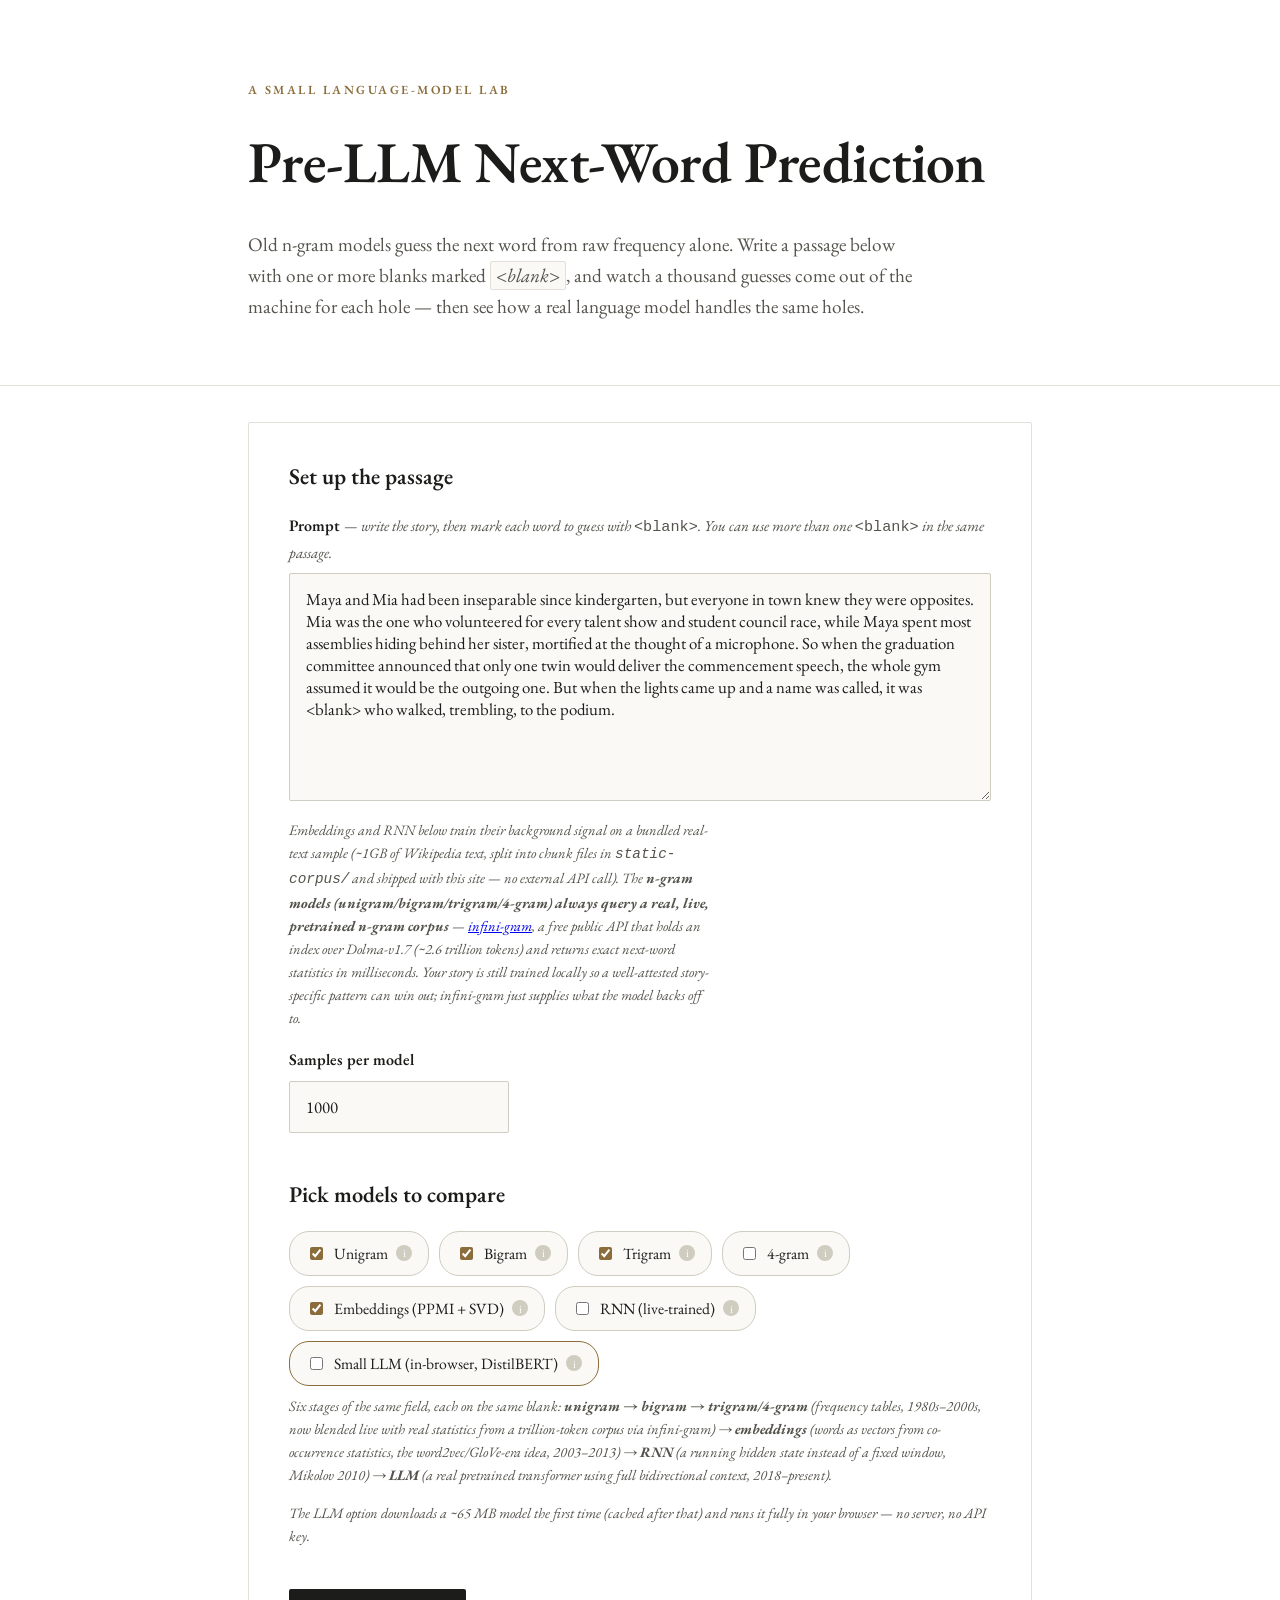
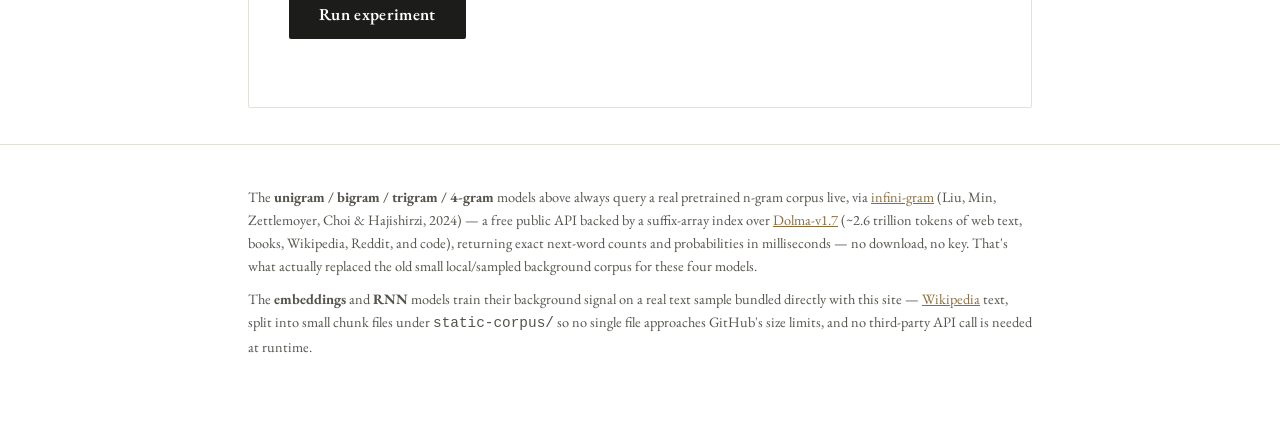
==== index.html @ f4f4b4e2 "new locals" ====
<!DOCTYPE html>
<html lang="en">
<head>
<meta charset="UTF-8">
<meta name="viewport" content="width=device-width, initial-scale=1.0">
<title>Pre-LLM Next-Word Prediction</title>
<link rel="preconnect" href="https://fonts.googleapis.com">
<link rel="preconnect" href="https://fonts.gstatic.com" crossorigin>
<link href="https://fonts.googleapis.com/css2?family=EB+Garamond:ital,wght@0,400;0,500;0,600;1,400&display=swap" rel="stylesheet">
<link rel="stylesheet" href="style.css">
</head>
<body>

<header class="site-head">
  <div class="wrap">
    <p class="eyebrow">a small language-model lab</p>
    <h1>Pre-LLM Next-Word Prediction</h1>
    <p class="dek">Old n-gram models guess the next word from raw frequency alone. Write a passage below
    with one or more blanks marked <code>&lt;blank&gt;</code>, and watch a thousand guesses come out of the
    machine for each hole — then see how a real language model handles the same holes.</p>
  </div>
</header>

<main class="wrap">

  <section class="panel" id="input-panel">
    <h2>Set up the passage</h2>
    <label class="field-label" for="prompt">Prompt <span class="hint">— write the story, then mark each word to guess with <code>&lt;blank&gt;</code>. You can use more than one <code>&lt;blank&gt;</code> in the same passage.</span></label>
    <textarea id="prompt" rows="9">Maya and Mia had been inseparable since kindergarten, but everyone in town knew they were opposites. Mia was the one who volunteered for every talent show and student council race, while Maya spent most assemblies hiding behind her sister, mortified at the thought of a microphone. So when the graduation committee announced that only one twin would deliver the commencement speech, the whole gym assumed it would be the outgoing one. But when the lights came up and a name was called, it was <blank> who walked, trembling, to the podium.</textarea>

    <div class="field-group wide">
    <p class="hint tiny">Embeddings and RNN below train their background signal on a bundled real-text
    sample (~1GB of Wikipedia text, split into chunk files in <code>static-corpus/</code> and shipped with
    this site — no external API call). The <b>n-gram models (unigram/bigram/trigram/4-gram) always query
    a real, live, pretrained n-gram corpus</b> — <a href="https://infini-gram.io/" target="_blank" rel="noopener">infini-gram</a>,
    a free public API that holds an index over Dolma-v1.7 (~2.6 trillion tokens) and returns exact
    next-word statistics in milliseconds. Your story is still trained locally so a well-attested
    story-specific pattern can win out; infini-gram just supplies what the model backs off to.</p>
    </div>

    <div class="field-group">
      <label class="field-label" for="runs">Samples per model</label>
      <input type="number" id="runs" value="1000" min="10" max="5000" step="10">
    </div>

    <h2>Pick models to compare</h2>
    <div class="model-picker" id="model-picker">
      <label class="chip">
        <input type="checkbox" value="unigram" checked><span>Unigram</span>
        <span class="info-dot" tabindex="0" data-tip="Guesses from raw word frequency — no context. Blends your story's own word counts with the live whole-corpus frequency from infini-gram (Dolma, 2.6T tokens).">i</span>
      </label>
      <label class="chip">
        <input type="checkbox" value="bigram" checked><span>Bigram</span>
        <span class="info-dot" tabindex="0" data-tip="Looks at the single word right before the blank. Blends whatever your story itself has shown following that word with a live infini-gram query for the same 1-word context over Dolma (2.6T tokens).">i</span>
      </label>
      <label class="chip">
        <input type="checkbox" value="trigram" checked><span>Trigram</span>
        <span class="info-dot" tabindex="0" data-tip="Looks at the two words before the blank. Blends your story's own evidence with a live infini-gram query for that exact 2-word context over Dolma (2.6T tokens) — sharper than bigram when that pair is real, common English.">i</span>
      </label>
      <label class="chip">
        <input type="checkbox" value="fourgram"><span>4-gram</span>
        <span class="info-dot" tabindex="0" data-tip="Looks at the three words before the blank. Blends your story's own evidence with a live infini-gram query for that exact 3-word context over Dolma (2.6T tokens); backs off toward shorter contexts if that exact run of words has never occurred.">i</span>
      </label>
      <label class="chip">
        <input type="checkbox" value="embeddings" checked><span>Embeddings (PPMI + SVD)</span>
        <span class="info-dot" tabindex="0" data-tip="Turns each word into a vector based on which words tend to sit near it, then averages the vectors on both sides of the blank and finds the closest word to that average.">i</span>
      </label>
      <label class="chip">
        <input type="checkbox" value="rnn"><span>RNN (live-trained)</span>
        <span class="info-dot" tabindex="0" data-tip="A tiny recurrent network trained on the fly. It reads left-to-right, updating one running 'memory' vector word by word, instead of just counting fixed windows like the n-grams.">i</span>
      </label>
      <label class="chip llm-chip">
        <input type="checkbox" value="llm" id="llm-toggle"><span>Small LLM (in-browser, DistilBERT)</span>
        <span class="info-dot" tabindex="0" data-tip="A real pretrained transformer. It reads the whole passage — both before and after the blank — at once using attention, instead of hand-built statistics.">i</span>
      </label>
    </div>
    <p class="hint tiny">Six stages of the same field, each on the same blank: <b>unigram → bigram → trigram/4-gram</b> (frequency tables,
    1980s–2000s, now blended live with real statistics from a trillion-token corpus via infini-gram) → <b>embeddings</b> (words as
    vectors from co-occurrence statistics, the word2vec/GloVe-era idea, 2003–2013) →
    <b>RNN</b> (a running hidden state instead of a fixed window, Mikolov 2010) → <b>LLM</b> (a real pretrained transformer using
    full bidirectional context, 2018–present).</p>
    <p class="hint tiny" id="llm-note">The LLM option downloads a ~65&nbsp;MB model the first time (cached after that) and runs it fully in your browser — no server, no API key.</p>

    <button id="run-btn" class="run-btn">Run experiment</button>
    <p class="status" id="status" aria-live="polite"></p>
  </section>

  <section id="results"></section>

</main>

<footer class="site-foot">
  <div class="wrap">
    <p>The <b>unigram / bigram / trigram / 4-gram</b> models above always query a real pretrained n-gram
    corpus live, via <a href="https://infini-gram.io/" target="_blank" rel="noopener">infini-gram</a>
    (Liu, Min, Zettlemoyer, Choi &amp; Hajishirzi, 2024) — a free public API backed by a suffix-array index
    over <a href="https://huggingface.co/datasets/allenai/dolma" target="_blank" rel="noopener">Dolma-v1.7</a>
    (~2.6 trillion tokens of web text, books, Wikipedia, Reddit, and code), returning exact next-word
    counts and probabilities in milliseconds — no download, no key. That's what actually replaced the old
    small local/sampled background corpus for these four models.</p>
    <p>The <b>embeddings</b> and <b>RNN</b> models train their background signal on a real text sample
    bundled directly with this site — <a href="https://dumps.wikimedia.org/" target="_blank" rel="noopener">Wikipedia</a>
    text, split into small chunk files under <code>static-corpus/</code> so no single file approaches
    GitHub's size limits, and no third-party API call is needed at runtime.</p>
  </div>
</footer>

<script src="corpus.js"></script>
<script src="static-corpus.js"></script>
<script src="ngram.js"></script>
<script src="embeddings.js"></script>
<script src="rnn.js"></script>
<script src="infinigram.js"></script>
<script type="module" src="app.js"></script>
</body>
</html>
---- style.css ----
:root{
  --ink:      #1c1c1a;
  --ink-soft: #55534c;
  --paper:    #ffffff;
  --line:     #e2e0d8;
  --line-2:   #cfccc0;
  --accent:   #8a6d3b;
  --wash:     #faf9f6;
  --serif: 'EB Garamond', Garamond, 'Apple Garamond', 'Adobe Garamond Pro', Georgia, serif;
}

*{box-sizing:border-box;}
html{scroll-behavior:smooth;}
body{
  margin:0;
  background:var(--paper);
  color:var(--ink);
  font-family:var(--serif);
  line-height:1.6;
  font-size:1.08rem;
}

.wrap{max-width:840px;margin:0 auto;padding:0 28px;}

.site-head{padding:80px 0 44px;border-bottom:1px solid var(--line);}
.eyebrow{
  font-family:var(--serif);text-transform:uppercase;letter-spacing:.2em;
  font-size:.78rem;color:var(--accent);margin:0 0 16px;font-weight:600;
}
h1{
  font-family:var(--serif);font-weight:600;font-size:clamp(2.4rem,6vw,3.6rem);
  margin:0 0 22px;letter-spacing:-.01em;color:var(--ink);
}
.dek{
  font-family:var(--serif);font-size:1.2rem;font-weight:400;color:var(--ink-soft);
  max-width:680px;
}
.dek code{
  font-family:var(--serif);font-style:italic;background:var(--wash);
  padding:1px 5px;border-radius:2px;border:1px solid var(--line);
}

h2{
  font-family:var(--serif);font-weight:600;font-size:1.4rem;margin:44px 0 18px;
  color:var(--ink);
}
h2:first-child{margin-top:0;}

.panel{
  background:var(--paper);border:1px solid var(--line);border-radius:2px;
  padding:36px 40px;margin:36px 0;
}

.field-label{
  display:block;font-family:var(--serif);font-size:1rem;
  color:var(--ink);margin:18px 0 8px;font-weight:600;
}
.field-label .hint{font-weight:400;color:var(--ink-soft);font-style:italic;}
.field-label .hint code{font-style:normal;}
.hint{color:var(--ink-soft);font-size:.95rem;}
.hint.tiny{font-size:.9rem;margin-top:8px;font-style:italic;}

textarea, input[type=number], select{
  width:100%;background:var(--wash);color:var(--ink);border:1px solid var(--line-2);
  border-radius:2px;padding:14px 16px;font-family:var(--serif);font-size:1.05rem;
  resize:vertical;
}
textarea:focus, input:focus, select:focus{outline:1.5px solid var(--accent);outline-offset:1px;}

.field-group{margin-top:6px;max-width:220px;}
.field-group.wide{max-width:420px;}
.field-group input[type=number], .field-group select{width:100%;}

.model-picker{display:flex;flex-wrap:wrap;gap:10px;margin-top:6px;}
.chip{
  display:flex;align-items:center;gap:8px;background:var(--wash);
  border:1px solid var(--line-2);border-radius:20px;padding:9px 16px;cursor:pointer;
  font-size:.98rem;transition:border-color .15s ease;
}
.chip:hover{border-color:var(--accent);}
.chip input{accent-color:var(--accent);}
.chip.llm-chip{border-color:var(--accent);}

.info-dot{
  display:inline-flex;align-items:center;justify-content:center;
  width:16px;height:16px;border-radius:50%;flex:none;
  background:var(--line-2);color:var(--paper);
  font-family:var(--serif);font-size:.72rem;font-style:normal;line-height:1;
  cursor:help;position:relative;transition:background .15s ease;
}
.info-dot:hover,.info-dot:focus{background:var(--accent);outline:none;}
.info-dot::after{
  content:attr(data-tip);
  position:absolute;bottom:calc(100% + 9px);left:50%;transform:translateX(-50%);
  width:230px;background:var(--ink);color:var(--paper);
  font-family:var(--serif);font-size:.82rem;font-style:normal;line-height:1.45;
  padding:11px 13px;border-radius:3px;text-align:left;
  opacity:0;visibility:hidden;transition:opacity .15s ease;
  box-shadow:0 4px 18px rgba(28,28,26,.2);z-index:30;pointer-events:none;
}
.info-dot::before{
  content:'';position:absolute;bottom:100%;left:50%;transform:translateX(-50%);
  margin-bottom:-3px;border:6px solid transparent;border-top-color:var(--ink);
  opacity:0;visibility:hidden;transition:opacity .15s ease;z-index:30;pointer-events:none;
}
.info-dot:hover::after,.info-dot:focus::after,
.info-dot:hover::before,.info-dot:focus::before{opacity:1;visibility:visible;}

@media (max-width:640px){
  .info-dot::after{width:180px;left:auto;right:-10px;transform:none;}
  .info-dot::before{left:auto;right:4px;transform:none;}
}

.run-btn{
  margin-top:28px;background:var(--ink);color:var(--paper);border:none;
  font-family:var(--serif);font-weight:600;letter-spacing:.02em;
  padding:14px 30px;border-radius:2px;cursor:pointer;font-size:1.05rem;
  transition:background .15s ease;
}
.run-btn:hover{background:var(--accent);}
.run-btn:disabled{opacity:.45;cursor:progress;}

.status{font-size:.92rem;color:var(--ink-soft);min-height:1.2em;margin:14px 0 0;font-style:italic;}

/* full-page spinner overlay */
.page-spinner-overlay{
  position:fixed;inset:0;z-index:1000;
  display:none;align-items:center;justify-content:center;
  background:rgba(250,249,246,0.92);
  backdrop-filter:blur(1px);
}
.page-spinner-overlay.visible{display:flex;}
.page-spinner-box{
  display:flex;align-items:center;gap:14px;color:var(--ink-soft);
  font-family:var(--serif);font-style:italic;font-size:1.1rem;
  background:var(--paper);border:1px solid var(--line);border-radius:2px;
  padding:22px 30px;box-shadow:0 4px 24px rgba(28,28,26,0.08);
}
.spinner{
  width:22px;height:22px;border-radius:50%;
  border:2px solid var(--line-2);border-top-color:var(--ink);
  animation:spin .8s linear infinite;flex:none;
}
@keyframes spin{to{transform:rotate(360deg);}}

/* results table */
#results{margin:36px 0;}
.results-heading{
  font-family:var(--serif);font-weight:600;font-size:1.4rem;margin:0 0 6px;color:var(--ink);
}
.sentence-preview{
  font-family:var(--serif);font-style:italic;color:var(--ink-soft);font-size:1.08rem;
  margin:0 0 22px;padding:14px 18px;background:var(--wash);border-left:2px solid var(--accent);
}
.sentence-preview b{color:var(--accent);font-style:normal;}
.sentence-preview b.blank-marker{
  display:inline-block;color:var(--paper);background:var(--accent);
  border-radius:50%;width:1.5em;height:1.5em;line-height:1.5em;
  text-align:center;font-size:.85em;font-style:normal;
}

.blank-section{margin:0 0 34px;}
.blank-section:last-child{margin-bottom:0;}
.blank-heading{
  font-family:var(--serif);font-weight:600;font-size:1.08rem;margin:0 0 4px;color:var(--ink);
}
.blank-caption{
  font-family:var(--serif);font-style:italic;color:var(--ink-soft);font-size:.95rem;
  margin:0 0 12px;
}
.blank-caption b{color:var(--accent);font-style:normal;}

.table-scroll{
  overflow-x:auto;overflow-y:visible;border:1px solid var(--line);border-radius:2px;
  -webkit-overflow-scrolling:touch;
}
table.results-table{
  border-collapse:collapse;width:100%;min-width:820px;table-layout:auto;font-family:var(--serif);
}
table.results-table th, table.results-table td{
  padding:12px 18px;text-align:left;border-bottom:1px solid var(--line);
  white-space:normal;overflow-wrap:break-word;vertical-align:top;
}
table.results-table thead th{
  background:var(--wash);color:var(--ink-soft);font-weight:600;font-size:.85rem;
  text-transform:uppercase;letter-spacing:.06em;border-bottom:1px solid var(--line-2);
  white-space:nowrap;
}
table.results-table tbody tr:last-child td{border-bottom:none;}
table.results-table td.model-cell{
  font-weight:600;color:var(--ink);min-width:200px;white-space:nowrap;
}
table.results-table td.model-cell .model-tag{
  display:block;font-size:.78rem;font-weight:400;font-style:italic;color:var(--ink-soft);
  text-transform:none;letter-spacing:0;margin-top:4px;white-space:normal;line-height:1.4;
}
.pred-cell{font-size:.98rem;color:var(--ink);min-width:96px;line-height:1.5;}
.pred-cell .pct{display:block;color:var(--ink-soft);font-style:italic;font-size:.85rem;margin-top:1px;}

.error-note{color:#8a4b3b;font-style:italic;font-size:.95rem;padding:18px 0;}

.site-foot{padding:40px 0 80px;color:var(--ink-soft);font-size:.9rem;border-top:1px solid var(--line);margin-top:24px;}
.site-foot p{margin:0 0 10px;}
.site-foot .corpus-links{margin:0;padding-left:20px;}
.site-foot .corpus-links li{margin:0 0 8px;line-height:1.5;}
.site-foot a{color:var(--accent);}

@media (max-width:640px){
  .row.two{grid-template-columns:1fr;}
  .panel{padding:26px;}
}
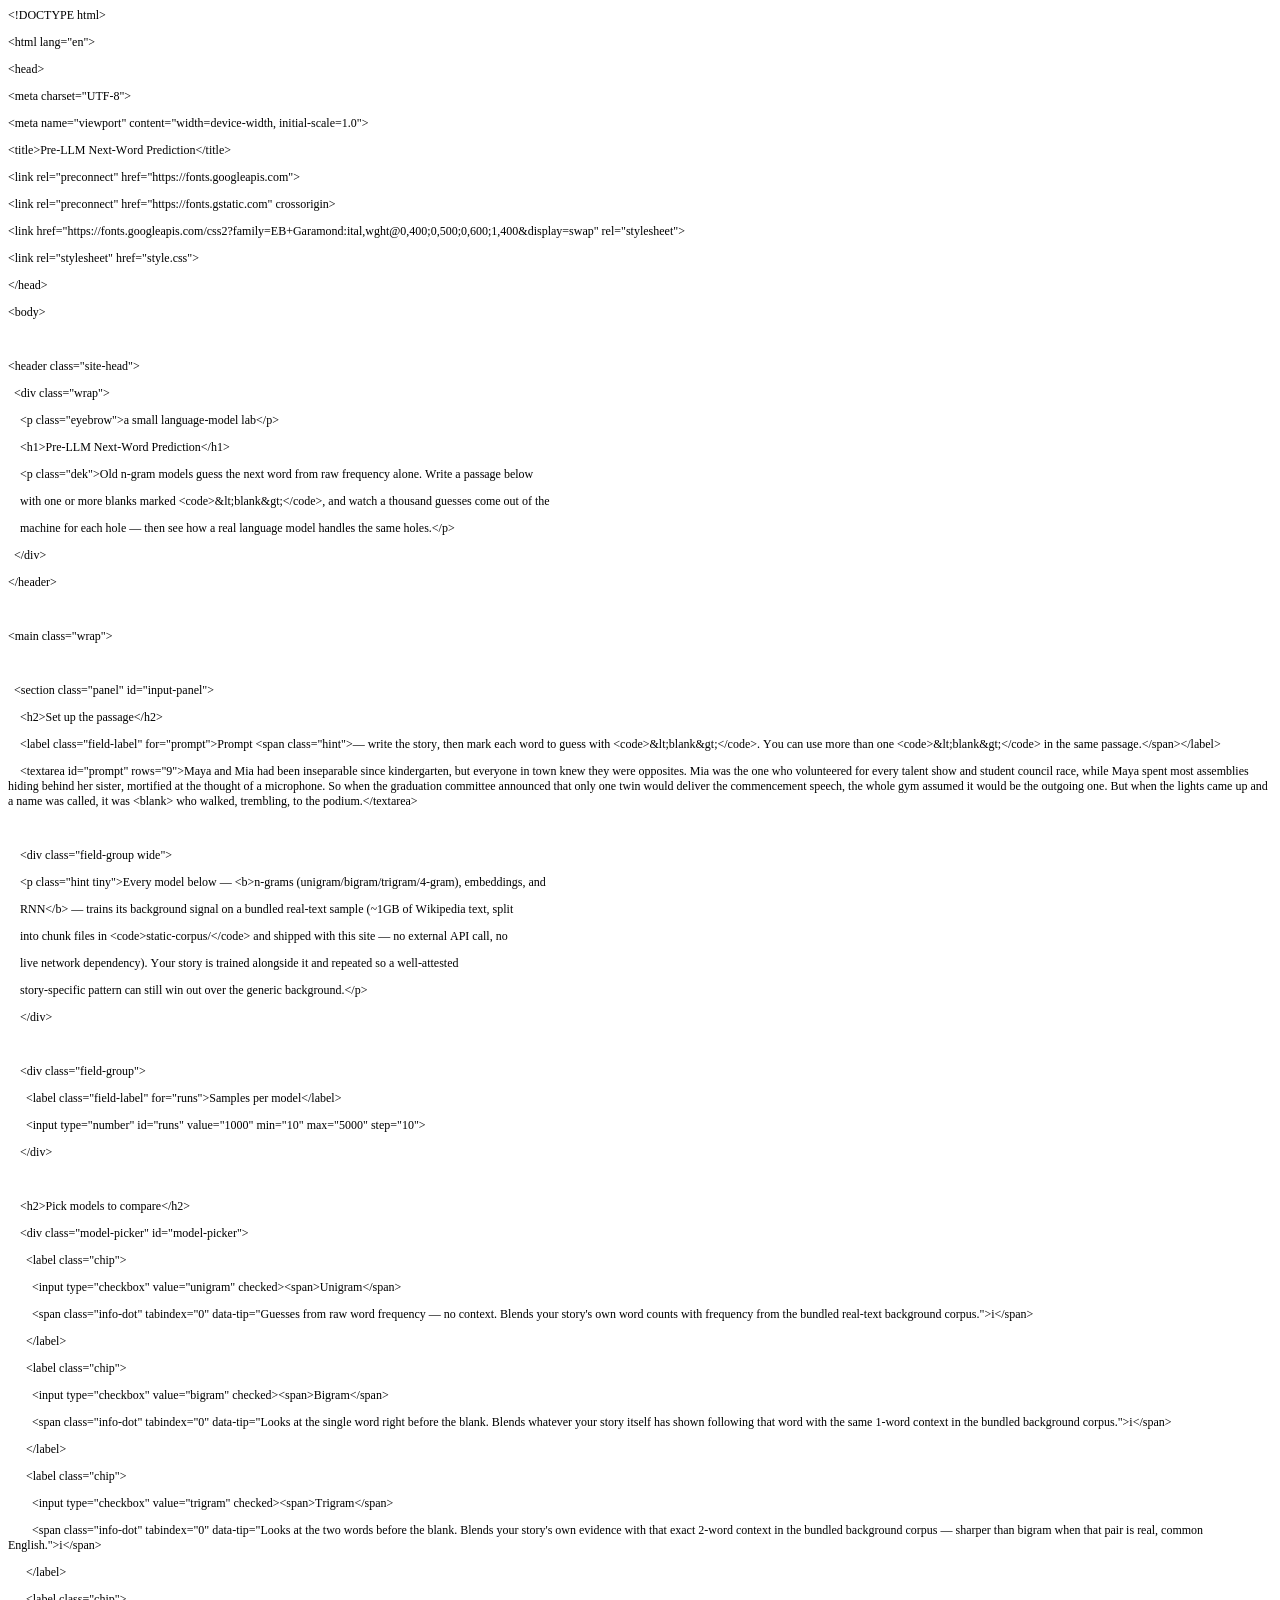
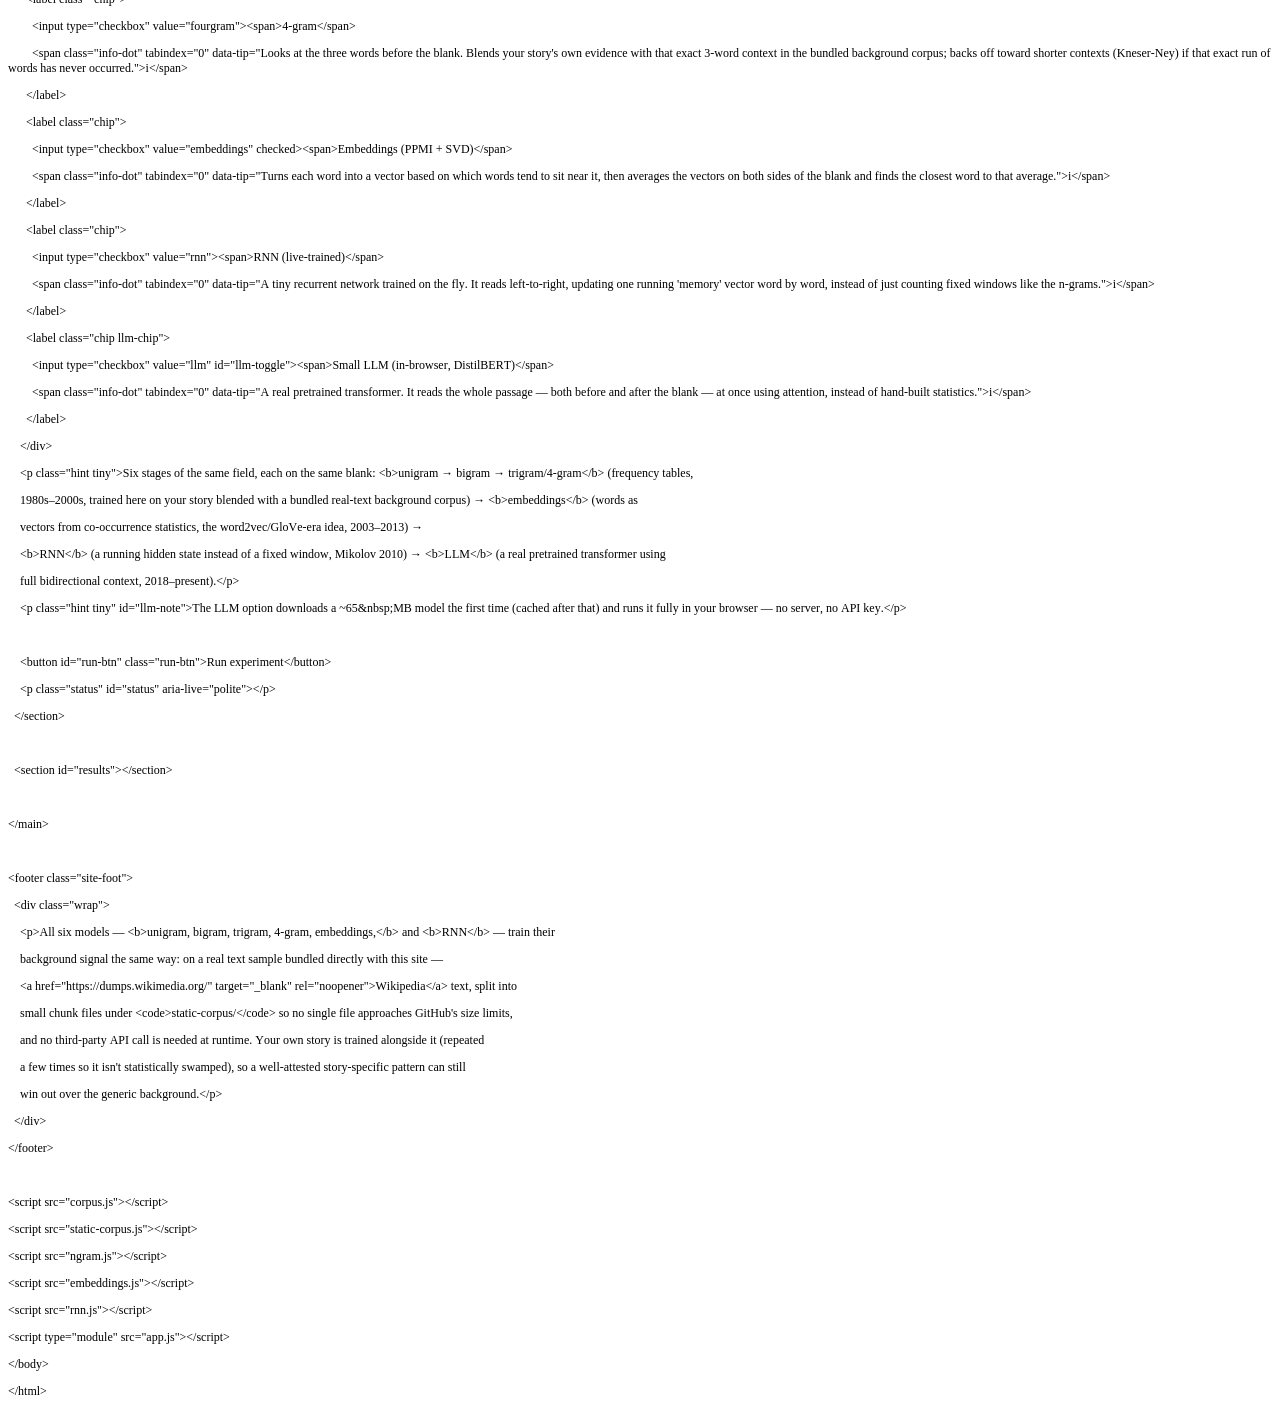
==== commit db6b3803: "new locals" ====
--- a/index.html
+++ b/index.html
@@ -1,116 +1,126 @@
-<!DOCTYPE html>
-<html lang="en">
+<!DOCTYPE html PUBLIC "-//W3C//DTD HTML 4.01//EN" "http://www.w3.org/TR/html4/strict.dtd">
+<html>
 <head>
-<meta charset="UTF-8">
-<meta name="viewport" content="width=device-width, initial-scale=1.0">
-<title>Pre-LLM Next-Word Prediction</title>
-<link rel="preconnect" href="https://fonts.googleapis.com">
-<link rel="preconnect" href="https://fonts.gstatic.com" crossorigin>
-<link href="https://fonts.googleapis.com/css2?family=EB+Garamond:ital,wght@0,400;0,500;0,600;1,400&display=swap" rel="stylesheet">
-<link rel="stylesheet" href="style.css">
+  <meta http-equiv="Content-Type" content="text/html; charset=utf-8">
+  <meta http-equiv="Content-Style-Type" content="text/css">
+  <title></title>
+  <meta name="Generator" content="Cocoa HTML Writer">
+  <meta name="CocoaVersion" content="2685.6">
+  <style type="text/css">
+    p.p1 {margin: 0.0px 0.0px 12.0px 0.0px; font: 12.0px Times; -webkit-text-stroke: #000000}
+    p.p2 {margin: 0.0px 0.0px 12.0px 0.0px; font: 12.0px Times; -webkit-text-stroke: #000000; min-height: 14.0px}
+    span.s1 {font-kerning: none}
+  </style>
 </head>
 <body>
-
-<header class="site-head">
-  <div class="wrap">
-    <p class="eyebrow">a small language-model lab</p>
-    <h1>Pre-LLM Next-Word Prediction</h1>
-    <p class="dek">Old n-gram models guess the next word from raw frequency alone. Write a passage below
-    with one or more blanks marked <code>&lt;blank&gt;</code>, and watch a thousand guesses come out of the
-    machine for each hole — then see how a real language model handles the same holes.</p>
-  </div>
-</header>
-
-<main class="wrap">
-
-  <section class="panel" id="input-panel">
-    <h2>Set up the passage</h2>
-    <label class="field-label" for="prompt">Prompt <span class="hint">— write the story, then mark each word to guess with <code>&lt;blank&gt;</code>. You can use more than one <code>&lt;blank&gt;</code> in the same passage.</span></label>
-    <textarea id="prompt" rows="9">Maya and Mia had been inseparable since kindergarten, but everyone in town knew they were opposites. Mia was the one who volunteered for every talent show and student council race, while Maya spent most assemblies hiding behind her sister, mortified at the thought of a microphone. So when the graduation committee announced that only one twin would deliver the commencement speech, the whole gym assumed it would be the outgoing one. But when the lights came up and a name was called, it was <blank> who walked, trembling, to the podium.</textarea>
-
-    <div class="field-group wide">
-    <p class="hint tiny">Embeddings and RNN below train their background signal on a bundled real-text
-    sample (~1GB of Wikipedia text, split into chunk files in <code>static-corpus/</code> and shipped with
-    this site — no external API call). The <b>n-gram models (unigram/bigram/trigram/4-gram) always query
-    a real, live, pretrained n-gram corpus</b> — <a href="https://infini-gram.io/" target="_blank" rel="noopener">infini-gram</a>,
-    a free public API that holds an index over Dolma-v1.7 (~2.6 trillion tokens) and returns exact
-    next-word statistics in milliseconds. Your story is still trained locally so a well-attested
-    story-specific pattern can win out; infini-gram just supplies what the model backs off to.</p>
-    </div>
-
-    <div class="field-group">
-      <label class="field-label" for="runs">Samples per model</label>
-      <input type="number" id="runs" value="1000" min="10" max="5000" step="10">
-    </div>
-
-    <h2>Pick models to compare</h2>
-    <div class="model-picker" id="model-picker">
-      <label class="chip">
-        <input type="checkbox" value="unigram" checked><span>Unigram</span>
-        <span class="info-dot" tabindex="0" data-tip="Guesses from raw word frequency — no context. Blends your story's own word counts with the live whole-corpus frequency from infini-gram (Dolma, 2.6T tokens).">i</span>
-      </label>
-      <label class="chip">
-        <input type="checkbox" value="bigram" checked><span>Bigram</span>
-        <span class="info-dot" tabindex="0" data-tip="Looks at the single word right before the blank. Blends whatever your story itself has shown following that word with a live infini-gram query for the same 1-word context over Dolma (2.6T tokens).">i</span>
-      </label>
-      <label class="chip">
-        <input type="checkbox" value="trigram" checked><span>Trigram</span>
-        <span class="info-dot" tabindex="0" data-tip="Looks at the two words before the blank. Blends your story's own evidence with a live infini-gram query for that exact 2-word context over Dolma (2.6T tokens) — sharper than bigram when that pair is real, common English.">i</span>
-      </label>
-      <label class="chip">
-        <input type="checkbox" value="fourgram"><span>4-gram</span>
-        <span class="info-dot" tabindex="0" data-tip="Looks at the three words before the blank. Blends your story's own evidence with a live infini-gram query for that exact 3-word context over Dolma (2.6T tokens); backs off toward shorter contexts if that exact run of words has never occurred.">i</span>
-      </label>
-      <label class="chip">
-        <input type="checkbox" value="embeddings" checked><span>Embeddings (PPMI + SVD)</span>
-        <span class="info-dot" tabindex="0" data-tip="Turns each word into a vector based on which words tend to sit near it, then averages the vectors on both sides of the blank and finds the closest word to that average.">i</span>
-      </label>
-      <label class="chip">
-        <input type="checkbox" value="rnn"><span>RNN (live-trained)</span>
-        <span class="info-dot" tabindex="0" data-tip="A tiny recurrent network trained on the fly. It reads left-to-right, updating one running 'memory' vector word by word, instead of just counting fixed windows like the n-grams.">i</span>
-      </label>
-      <label class="chip llm-chip">
-        <input type="checkbox" value="llm" id="llm-toggle"><span>Small LLM (in-browser, DistilBERT)</span>
-        <span class="info-dot" tabindex="0" data-tip="A real pretrained transformer. It reads the whole passage — both before and after the blank — at once using attention, instead of hand-built statistics.">i</span>
-      </label>
-    </div>
-    <p class="hint tiny">Six stages of the same field, each on the same blank: <b>unigram → bigram → trigram/4-gram</b> (frequency tables,
-    1980s–2000s, now blended live with real statistics from a trillion-token corpus via infini-gram) → <b>embeddings</b> (words as
-    vectors from co-occurrence statistics, the word2vec/GloVe-era idea, 2003–2013) →
-    <b>RNN</b> (a running hidden state instead of a fixed window, Mikolov 2010) → <b>LLM</b> (a real pretrained transformer using
-    full bidirectional context, 2018–present).</p>
-    <p class="hint tiny" id="llm-note">The LLM option downloads a ~65&nbsp;MB model the first time (cached after that) and runs it fully in your browser — no server, no API key.</p>
-
-    <button id="run-btn" class="run-btn">Run experiment</button>
-    <p class="status" id="status" aria-live="polite"></p>
-  </section>
-
-  <section id="results"></section>
-
-</main>
-
-<footer class="site-foot">
-  <div class="wrap">
-    <p>The <b>unigram / bigram / trigram / 4-gram</b> models above always query a real pretrained n-gram
-    corpus live, via <a href="https://infini-gram.io/" target="_blank" rel="noopener">infini-gram</a>
-    (Liu, Min, Zettlemoyer, Choi &amp; Hajishirzi, 2024) — a free public API backed by a suffix-array index
-    over <a href="https://huggingface.co/datasets/allenai/dolma" target="_blank" rel="noopener">Dolma-v1.7</a>
-    (~2.6 trillion tokens of web text, books, Wikipedia, Reddit, and code), returning exact next-word
-    counts and probabilities in milliseconds — no download, no key. That's what actually replaced the old
-    small local/sampled background corpus for these four models.</p>
-    <p>The <b>embeddings</b> and <b>RNN</b> models train their background signal on a real text sample
-    bundled directly with this site — <a href="https://dumps.wikimedia.org/" target="_blank" rel="noopener">Wikipedia</a>
-    text, split into small chunk files under <code>static-corpus/</code> so no single file approaches
-    GitHub's size limits, and no third-party API call is needed at runtime.</p>
-  </div>
-</footer>
-
-<script src="corpus.js"></script>
-<script src="static-corpus.js"></script>
-<script src="ngram.js"></script>
-<script src="embeddings.js"></script>
-<script src="rnn.js"></script>
-<script src="infinigram.js"></script>
-<script type="module" src="app.js"></script>
+<p class="p1"><span class="s1">&lt;!DOCTYPE html&gt;</span></p>
+<p class="p1"><span class="s1">&lt;html lang="en"&gt;</span></p>
+<p class="p1"><span class="s1">&lt;head&gt;</span></p>
+<p class="p1"><span class="s1">&lt;meta charset="UTF-8"&gt;</span></p>
+<p class="p1"><span class="s1">&lt;meta name="viewport" content="width=device-width, initial-scale=1.0"&gt;</span></p>
+<p class="p1"><span class="s1">&lt;title&gt;Pre-LLM Next-Word Prediction&lt;/title&gt;</span></p>
+<p class="p1"><span class="s1">&lt;link rel="preconnect" href="https://fonts.googleapis.com"&gt;</span></p>
+<p class="p1"><span class="s1">&lt;link rel="preconnect" href="https://fonts.gstatic.com" crossorigin&gt;</span></p>
+<p class="p1"><span class="s1">&lt;link href="https://fonts.googleapis.com/css2?family=EB+Garamond:ital,wght@0,400;0,500;0,600;1,400&amp;display=swap" rel="stylesheet"&gt;</span></p>
+<p class="p1"><span class="s1">&lt;link rel="stylesheet" href="style.css"&gt;</span></p>
+<p class="p1"><span class="s1">&lt;/head&gt;</span></p>
+<p class="p1"><span class="s1">&lt;body&gt;</span></p>
+<p class="p2"><span class="s1"></span><br></p>
+<p class="p1"><span class="s1">&lt;header class="site-head"&gt;</span></p>
+<p class="p1"><span class="s1"><span class="Apple-converted-space">  </span>&lt;div class="wrap"&gt;</span></p>
+<p class="p1"><span class="s1"><span class="Apple-converted-space">    </span>&lt;p class="eyebrow"&gt;a small language-model lab&lt;/p&gt;</span></p>
+<p class="p1"><span class="s1"><span class="Apple-converted-space">    </span>&lt;h1&gt;Pre-LLM Next-Word Prediction&lt;/h1&gt;</span></p>
+<p class="p1"><span class="s1"><span class="Apple-converted-space">    </span>&lt;p class="dek"&gt;Old n-gram models guess the next word from raw frequency alone. Write a passage below</span></p>
+<p class="p1"><span class="s1"><span class="Apple-converted-space">    </span>with one or more blanks marked &lt;code&gt;&amp;lt;blank&amp;gt;&lt;/code&gt;, and watch a thousand guesses come out of the</span></p>
+<p class="p1"><span class="s1"><span class="Apple-converted-space">    </span>machine for each hole — then see how a real language model handles the same holes.&lt;/p&gt;</span></p>
+<p class="p1"><span class="s1"><span class="Apple-converted-space">  </span>&lt;/div&gt;</span></p>
+<p class="p1"><span class="s1">&lt;/header&gt;</span></p>
+<p class="p2"><span class="s1"></span><br></p>
+<p class="p1"><span class="s1">&lt;main class="wrap"&gt;</span></p>
+<p class="p2"><span class="s1"></span><br></p>
+<p class="p1"><span class="s1"><span class="Apple-converted-space">  </span>&lt;section class="panel" id="input-panel"&gt;</span></p>
+<p class="p1"><span class="s1"><span class="Apple-converted-space">    </span>&lt;h2&gt;Set up the passage&lt;/h2&gt;</span></p>
+<p class="p1"><span class="s1"><span class="Apple-converted-space">    </span>&lt;label class="field-label" for="prompt"&gt;Prompt &lt;span class="hint"&gt;— write the story, then mark each word to guess with &lt;code&gt;&amp;lt;blank&amp;gt;&lt;/code&gt;. You can use more than one &lt;code&gt;&amp;lt;blank&amp;gt;&lt;/code&gt; in the same passage.&lt;/span&gt;&lt;/label&gt;</span></p>
+<p class="p1"><span class="s1"><span class="Apple-converted-space">    </span>&lt;textarea id="prompt" rows="9"&gt;Maya and Mia had been inseparable since kindergarten, but everyone in town knew they were opposites. Mia was the one who volunteered for every talent show and student council race, while Maya spent most assemblies hiding behind her sister, mortified at the thought of a microphone. So when the graduation committee announced that only one twin would deliver the commencement speech, the whole gym assumed it would be the outgoing one. But when the lights came up and a name was called, it was &lt;blank&gt; who walked, trembling, to the podium.&lt;/textarea&gt;</span></p>
+<p class="p2"><span class="s1"></span><br></p>
+<p class="p1"><span class="s1"><span class="Apple-converted-space">    </span>&lt;div class="field-group wide"&gt;</span></p>
+<p class="p1"><span class="s1"><span class="Apple-converted-space">    </span>&lt;p class="hint tiny"&gt;Every model below — &lt;b&gt;n-grams (unigram/bigram/trigram/4-gram), embeddings, and</span></p>
+<p class="p1"><span class="s1"><span class="Apple-converted-space">    </span>RNN&lt;/b&gt; — trains its background signal on a bundled real-text sample (~1GB of Wikipedia text, split</span></p>
+<p class="p1"><span class="s1"><span class="Apple-converted-space">    </span>into chunk files in &lt;code&gt;static-corpus/&lt;/code&gt; and shipped with this site — no external API call, no</span></p>
+<p class="p1"><span class="s1"><span class="Apple-converted-space">    </span>live network dependency). Your story is trained alongside it and repeated so a well-attested</span></p>
+<p class="p1"><span class="s1"><span class="Apple-converted-space">    </span>story-specific pattern can still win out over the generic background.&lt;/p&gt;</span></p>
+<p class="p1"><span class="s1"><span class="Apple-converted-space">    </span>&lt;/div&gt;</span></p>
+<p class="p2"><span class="s1"></span><br></p>
+<p class="p1"><span class="s1"><span class="Apple-converted-space">    </span>&lt;div class="field-group"&gt;</span></p>
+<p class="p1"><span class="s1"><span class="Apple-converted-space">      </span>&lt;label class="field-label" for="runs"&gt;Samples per model&lt;/label&gt;</span></p>
+<p class="p1"><span class="s1"><span class="Apple-converted-space">      </span>&lt;input type="number" id="runs" value="1000" min="10" max="5000" step="10"&gt;</span></p>
+<p class="p1"><span class="s1"><span class="Apple-converted-space">    </span>&lt;/div&gt;</span></p>
+<p class="p2"><span class="s1"></span><br></p>
+<p class="p1"><span class="s1"><span class="Apple-converted-space">    </span>&lt;h2&gt;Pick models to compare&lt;/h2&gt;</span></p>
+<p class="p1"><span class="s1"><span class="Apple-converted-space">    </span>&lt;div class="model-picker" id="model-picker"&gt;</span></p>
+<p class="p1"><span class="s1"><span class="Apple-converted-space">      </span>&lt;label class="chip"&gt;</span></p>
+<p class="p1"><span class="s1"><span class="Apple-converted-space">        </span>&lt;input type="checkbox" value="unigram" checked&gt;&lt;span&gt;Unigram&lt;/span&gt;</span></p>
+<p class="p1"><span class="s1"><span class="Apple-converted-space">        </span>&lt;span class="info-dot" tabindex="0" data-tip="Guesses from raw word frequency — no context. Blends your story's own word counts with frequency from the bundled real-text background corpus."&gt;i&lt;/span&gt;</span></p>
+<p class="p1"><span class="s1"><span class="Apple-converted-space">      </span>&lt;/label&gt;</span></p>
+<p class="p1"><span class="s1"><span class="Apple-converted-space">      </span>&lt;label class="chip"&gt;</span></p>
+<p class="p1"><span class="s1"><span class="Apple-converted-space">        </span>&lt;input type="checkbox" value="bigram" checked&gt;&lt;span&gt;Bigram&lt;/span&gt;</span></p>
+<p class="p1"><span class="s1"><span class="Apple-converted-space">        </span>&lt;span class="info-dot" tabindex="0" data-tip="Looks at the single word right before the blank. Blends whatever your story itself has shown following that word with the same 1-word context in the bundled background corpus."&gt;i&lt;/span&gt;</span></p>
+<p class="p1"><span class="s1"><span class="Apple-converted-space">      </span>&lt;/label&gt;</span></p>
+<p class="p1"><span class="s1"><span class="Apple-converted-space">      </span>&lt;label class="chip"&gt;</span></p>
+<p class="p1"><span class="s1"><span class="Apple-converted-space">        </span>&lt;input type="checkbox" value="trigram" checked&gt;&lt;span&gt;Trigram&lt;/span&gt;</span></p>
+<p class="p1"><span class="s1"><span class="Apple-converted-space">        </span>&lt;span class="info-dot" tabindex="0" data-tip="Looks at the two words before the blank. Blends your story's own evidence with that exact 2-word context in the bundled background corpus — sharper than bigram when that pair is real, common English."&gt;i&lt;/span&gt;</span></p>
+<p class="p1"><span class="s1"><span class="Apple-converted-space">      </span>&lt;/label&gt;</span></p>
+<p class="p1"><span class="s1"><span class="Apple-converted-space">      </span>&lt;label class="chip"&gt;</span></p>
+<p class="p1"><span class="s1"><span class="Apple-converted-space">        </span>&lt;input type="checkbox" value="fourgram"&gt;&lt;span&gt;4-gram&lt;/span&gt;</span></p>
+<p class="p1"><span class="s1"><span class="Apple-converted-space">        </span>&lt;span class="info-dot" tabindex="0" data-tip="Looks at the three words before the blank. Blends your story's own evidence with that exact 3-word context in the bundled background corpus; backs off toward shorter contexts (Kneser-Ney) if that exact run of words has never occurred."&gt;i&lt;/span&gt;</span></p>
+<p class="p1"><span class="s1"><span class="Apple-converted-space">      </span>&lt;/label&gt;</span></p>
+<p class="p1"><span class="s1"><span class="Apple-converted-space">      </span>&lt;label class="chip"&gt;</span></p>
+<p class="p1"><span class="s1"><span class="Apple-converted-space">        </span>&lt;input type="checkbox" value="embeddings" checked&gt;&lt;span&gt;Embeddings (PPMI + SVD)&lt;/span&gt;</span></p>
+<p class="p1"><span class="s1"><span class="Apple-converted-space">        </span>&lt;span class="info-dot" tabindex="0" data-tip="Turns each word into a vector based on which words tend to sit near it, then averages the vectors on both sides of the blank and finds the closest word to that average."&gt;i&lt;/span&gt;</span></p>
+<p class="p1"><span class="s1"><span class="Apple-converted-space">      </span>&lt;/label&gt;</span></p>
+<p class="p1"><span class="s1"><span class="Apple-converted-space">      </span>&lt;label class="chip"&gt;</span></p>
+<p class="p1"><span class="s1"><span class="Apple-converted-space">        </span>&lt;input type="checkbox" value="rnn"&gt;&lt;span&gt;RNN (live-trained)&lt;/span&gt;</span></p>
+<p class="p1"><span class="s1"><span class="Apple-converted-space">        </span>&lt;span class="info-dot" tabindex="0" data-tip="A tiny recurrent network trained on the fly. It reads left-to-right, updating one running 'memory' vector word by word, instead of just counting fixed windows like the n-grams."&gt;i&lt;/span&gt;</span></p>
+<p class="p1"><span class="s1"><span class="Apple-converted-space">      </span>&lt;/label&gt;</span></p>
+<p class="p1"><span class="s1"><span class="Apple-converted-space">      </span>&lt;label class="chip llm-chip"&gt;</span></p>
+<p class="p1"><span class="s1"><span class="Apple-converted-space">        </span>&lt;input type="checkbox" value="llm" id="llm-toggle"&gt;&lt;span&gt;Small LLM (in-browser, DistilBERT)&lt;/span&gt;</span></p>
+<p class="p1"><span class="s1"><span class="Apple-converted-space">        </span>&lt;span class="info-dot" tabindex="0" data-tip="A real pretrained transformer. It reads the whole passage — both before and after the blank — at once using attention, instead of hand-built statistics."&gt;i&lt;/span&gt;</span></p>
+<p class="p1"><span class="s1"><span class="Apple-converted-space">      </span>&lt;/label&gt;</span></p>
+<p class="p1"><span class="s1"><span class="Apple-converted-space">    </span>&lt;/div&gt;</span></p>
+<p class="p1"><span class="s1"><span class="Apple-converted-space">    </span>&lt;p class="hint tiny"&gt;Six stages of the same field, each on the same blank: &lt;b&gt;unigram → bigram → trigram/4-gram&lt;/b&gt; (frequency tables,</span></p>
+<p class="p1"><span class="s1"><span class="Apple-converted-space">    </span>1980s–2000s, trained here on your story blended with a bundled real-text background corpus) → &lt;b&gt;embeddings&lt;/b&gt; (words as</span></p>
+<p class="p1"><span class="s1"><span class="Apple-converted-space">    </span>vectors from co-occurrence statistics, the word2vec/GloVe-era idea, 2003–2013) →</span></p>
+<p class="p1"><span class="s1"><span class="Apple-converted-space">    </span>&lt;b&gt;RNN&lt;/b&gt; (a running hidden state instead of a fixed window, Mikolov 2010) → &lt;b&gt;LLM&lt;/b&gt; (a real pretrained transformer using</span></p>
+<p class="p1"><span class="s1"><span class="Apple-converted-space">    </span>full bidirectional context, 2018–present).&lt;/p&gt;</span></p>
+<p class="p1"><span class="s1"><span class="Apple-converted-space">    </span>&lt;p class="hint tiny" id="llm-note"&gt;The LLM option downloads a ~65&amp;nbsp;MB model the first time (cached after that) and runs it fully in your browser — no server, no API key.&lt;/p&gt;</span></p>
+<p class="p2"><span class="s1"></span><br></p>
+<p class="p1"><span class="s1"><span class="Apple-converted-space">    </span>&lt;button id="run-btn" class="run-btn"&gt;Run experiment&lt;/button&gt;</span></p>
+<p class="p1"><span class="s1"><span class="Apple-converted-space">    </span>&lt;p class="status" id="status" aria-live="polite"&gt;&lt;/p&gt;</span></p>
+<p class="p1"><span class="s1"><span class="Apple-converted-space">  </span>&lt;/section&gt;</span></p>
+<p class="p2"><span class="s1"></span><br></p>
+<p class="p1"><span class="s1"><span class="Apple-converted-space">  </span>&lt;section id="results"&gt;&lt;/section&gt;</span></p>
+<p class="p2"><span class="s1"></span><br></p>
+<p class="p1"><span class="s1">&lt;/main&gt;</span></p>
+<p class="p2"><span class="s1"></span><br></p>
+<p class="p1"><span class="s1">&lt;footer class="site-foot"&gt;</span></p>
+<p class="p1"><span class="s1"><span class="Apple-converted-space">  </span>&lt;div class="wrap"&gt;</span></p>
+<p class="p1"><span class="s1"><span class="Apple-converted-space">    </span>&lt;p&gt;All six models — &lt;b&gt;unigram, bigram, trigram, 4-gram, embeddings,&lt;/b&gt; and &lt;b&gt;RNN&lt;/b&gt; — train their</span></p>
+<p class="p1"><span class="s1"><span class="Apple-converted-space">    </span>background signal the same way: on a real text sample bundled directly with this site —</span></p>
+<p class="p1"><span class="s1"><span class="Apple-converted-space">    </span>&lt;a href="https://dumps.wikimedia.org/" target="_blank" rel="noopener"&gt;Wikipedia&lt;/a&gt; text, split into</span></p>
+<p class="p1"><span class="s1"><span class="Apple-converted-space">    </span>small chunk files under &lt;code&gt;static-corpus/&lt;/code&gt; so no single file approaches GitHub's size limits,</span></p>
+<p class="p1"><span class="s1"><span class="Apple-converted-space">    </span>and no third-party API call is needed at runtime. Your own story is trained alongside it (repeated</span></p>
+<p class="p1"><span class="s1"><span class="Apple-converted-space">    </span>a few times so it isn't statistically swamped), so a well-attested story-specific pattern can still</span></p>
+<p class="p1"><span class="s1"><span class="Apple-converted-space">    </span>win out over the generic background.&lt;/p&gt;</span></p>
+<p class="p1"><span class="s1"><span class="Apple-converted-space">  </span>&lt;/div&gt;</span></p>
+<p class="p1"><span class="s1">&lt;/footer&gt;</span></p>
+<p class="p2"><span class="s1"></span><br></p>
+<p class="p1"><span class="s1">&lt;script src="corpus.js"&gt;&lt;/script&gt;</span></p>
+<p class="p1"><span class="s1">&lt;script src="static-corpus.js"&gt;&lt;/script&gt;</span></p>
+<p class="p1"><span class="s1">&lt;script src="ngram.js"&gt;&lt;/script&gt;</span></p>
+<p class="p1"><span class="s1">&lt;script src="embeddings.js"&gt;&lt;/script&gt;</span></p>
+<p class="p1"><span class="s1">&lt;script src="rnn.js"&gt;&lt;/script&gt;</span></p>
+<p class="p1"><span class="s1">&lt;script type="module" src="app.js"&gt;&lt;/script&gt;</span></p>
+<p class="p1"><span class="s1">&lt;/body&gt;</span></p>
+<p class="p1"><span class="s1">&lt;/html&gt;</span></p>
 </body>
-</html>+</html>
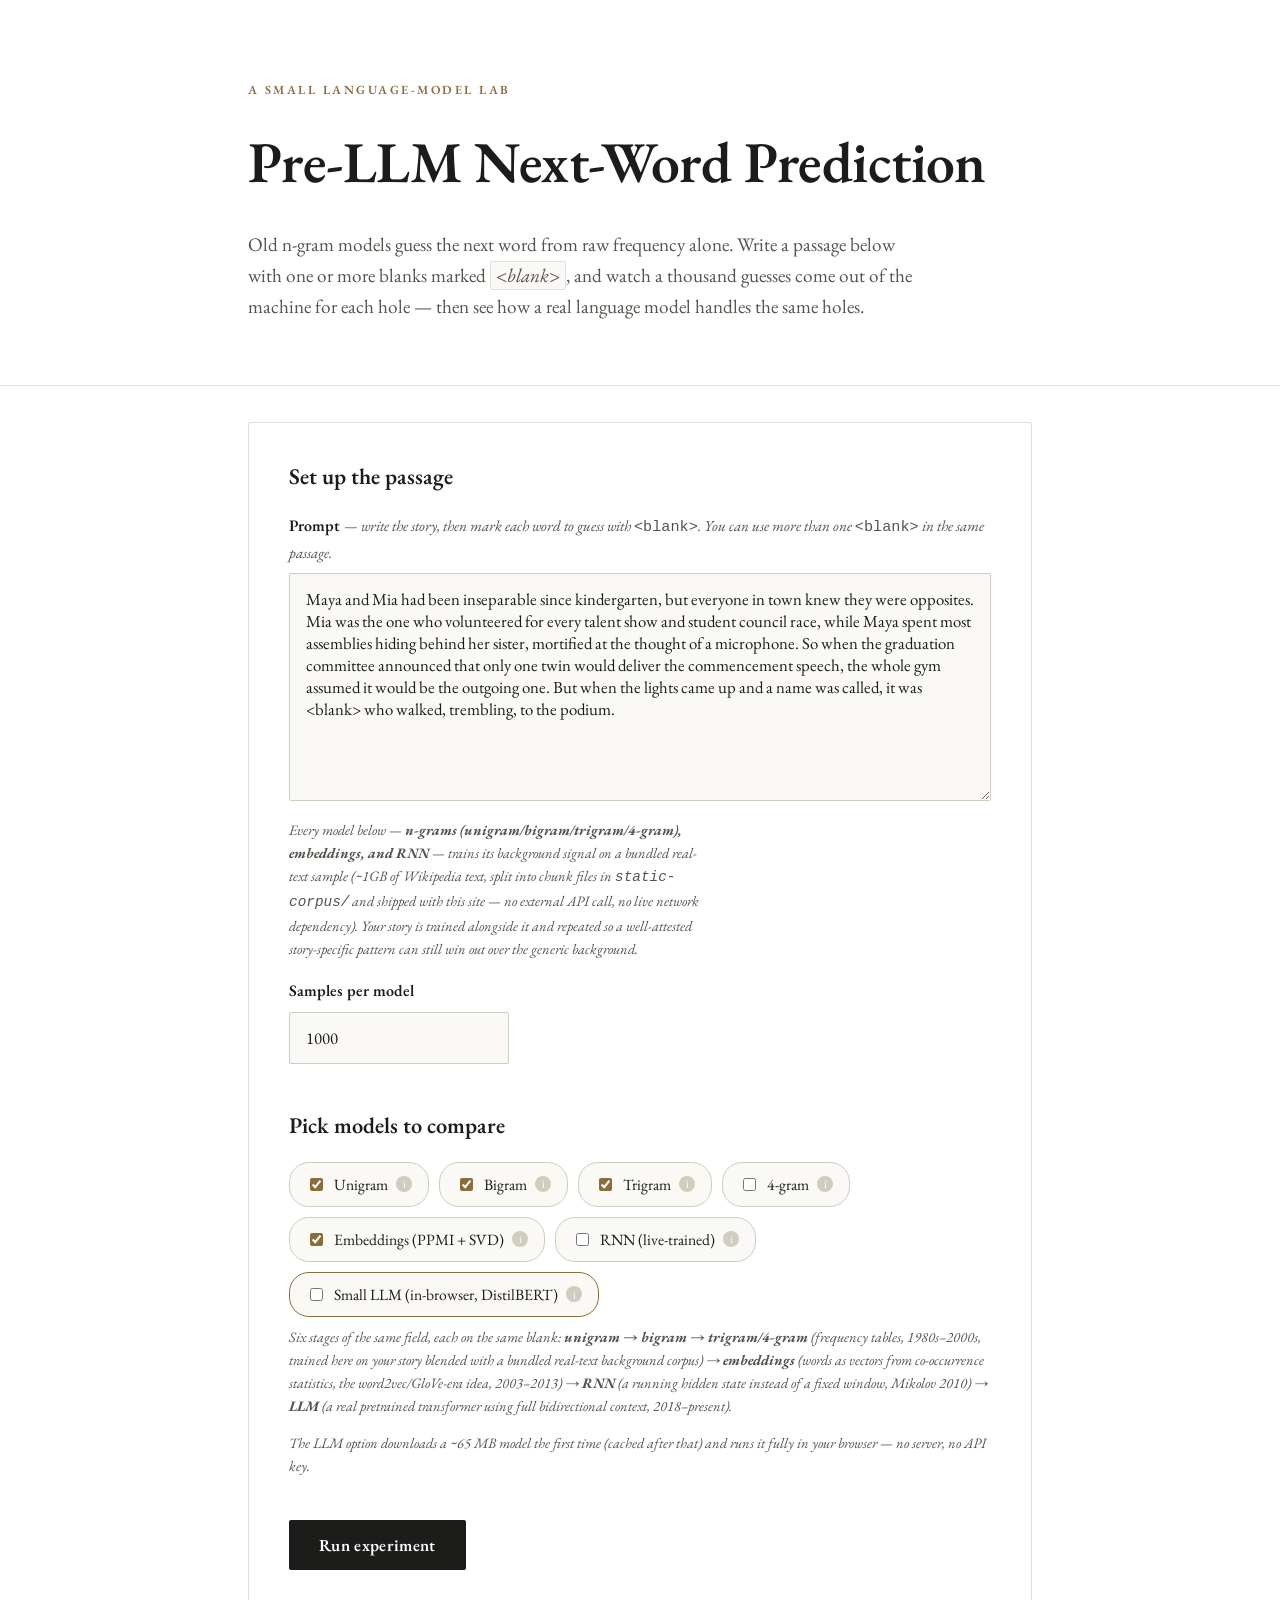
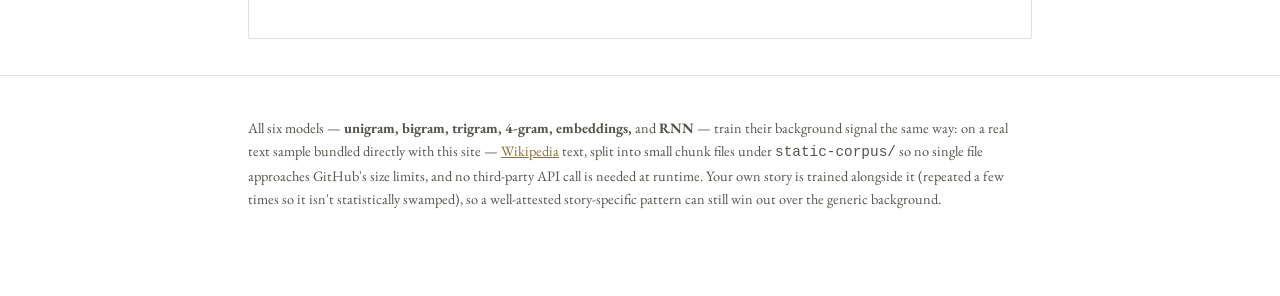
==== commit d34acf5a: "latest" ====
--- a/index.html
+++ b/index.html
@@ -1,126 +1,109 @@
-<!DOCTYPE html PUBLIC "-//W3C//DTD HTML 4.01//EN" "http://www.w3.org/TR/html4/strict.dtd">
-<html>
+<!DOCTYPE html>
+<html lang="en">
 <head>
-  <meta http-equiv="Content-Type" content="text/html; charset=utf-8">
-  <meta http-equiv="Content-Style-Type" content="text/css">
-  <title></title>
-  <meta name="Generator" content="Cocoa HTML Writer">
-  <meta name="CocoaVersion" content="2685.6">
-  <style type="text/css">
-    p.p1 {margin: 0.0px 0.0px 12.0px 0.0px; font: 12.0px Times; -webkit-text-stroke: #000000}
-    p.p2 {margin: 0.0px 0.0px 12.0px 0.0px; font: 12.0px Times; -webkit-text-stroke: #000000; min-height: 14.0px}
-    span.s1 {font-kerning: none}
-  </style>
+<meta charset="UTF-8">
+<meta name="viewport" content="width=device-width, initial-scale=1.0">
+<title>Pre-LLM Next-Word Prediction</title>
+<link rel="preconnect" href="https://fonts.googleapis.com">
+<link rel="preconnect" href="https://fonts.gstatic.com" crossorigin>
+<link href="https://fonts.googleapis.com/css2?family=EB+Garamond:ital,wght@0,400;0,500;0,600;1,400&display=swap" rel="stylesheet">
+<link rel="stylesheet" href="style.css">
 </head>
 <body>
-<p class="p1"><span class="s1">&lt;!DOCTYPE html&gt;</span></p>
-<p class="p1"><span class="s1">&lt;html lang="en"&gt;</span></p>
-<p class="p1"><span class="s1">&lt;head&gt;</span></p>
-<p class="p1"><span class="s1">&lt;meta charset="UTF-8"&gt;</span></p>
-<p class="p1"><span class="s1">&lt;meta name="viewport" content="width=device-width, initial-scale=1.0"&gt;</span></p>
-<p class="p1"><span class="s1">&lt;title&gt;Pre-LLM Next-Word Prediction&lt;/title&gt;</span></p>
-<p class="p1"><span class="s1">&lt;link rel="preconnect" href="https://fonts.googleapis.com"&gt;</span></p>
-<p class="p1"><span class="s1">&lt;link rel="preconnect" href="https://fonts.gstatic.com" crossorigin&gt;</span></p>
-<p class="p1"><span class="s1">&lt;link href="https://fonts.googleapis.com/css2?family=EB+Garamond:ital,wght@0,400;0,500;0,600;1,400&amp;display=swap" rel="stylesheet"&gt;</span></p>
-<p class="p1"><span class="s1">&lt;link rel="stylesheet" href="style.css"&gt;</span></p>
-<p class="p1"><span class="s1">&lt;/head&gt;</span></p>
-<p class="p1"><span class="s1">&lt;body&gt;</span></p>
-<p class="p2"><span class="s1"></span><br></p>
-<p class="p1"><span class="s1">&lt;header class="site-head"&gt;</span></p>
-<p class="p1"><span class="s1"><span class="Apple-converted-space">  </span>&lt;div class="wrap"&gt;</span></p>
-<p class="p1"><span class="s1"><span class="Apple-converted-space">    </span>&lt;p class="eyebrow"&gt;a small language-model lab&lt;/p&gt;</span></p>
-<p class="p1"><span class="s1"><span class="Apple-converted-space">    </span>&lt;h1&gt;Pre-LLM Next-Word Prediction&lt;/h1&gt;</span></p>
-<p class="p1"><span class="s1"><span class="Apple-converted-space">    </span>&lt;p class="dek"&gt;Old n-gram models guess the next word from raw frequency alone. Write a passage below</span></p>
-<p class="p1"><span class="s1"><span class="Apple-converted-space">    </span>with one or more blanks marked &lt;code&gt;&amp;lt;blank&amp;gt;&lt;/code&gt;, and watch a thousand guesses come out of the</span></p>
-<p class="p1"><span class="s1"><span class="Apple-converted-space">    </span>machine for each hole — then see how a real language model handles the same holes.&lt;/p&gt;</span></p>
-<p class="p1"><span class="s1"><span class="Apple-converted-space">  </span>&lt;/div&gt;</span></p>
-<p class="p1"><span class="s1">&lt;/header&gt;</span></p>
-<p class="p2"><span class="s1"></span><br></p>
-<p class="p1"><span class="s1">&lt;main class="wrap"&gt;</span></p>
-<p class="p2"><span class="s1"></span><br></p>
-<p class="p1"><span class="s1"><span class="Apple-converted-space">  </span>&lt;section class="panel" id="input-panel"&gt;</span></p>
-<p class="p1"><span class="s1"><span class="Apple-converted-space">    </span>&lt;h2&gt;Set up the passage&lt;/h2&gt;</span></p>
-<p class="p1"><span class="s1"><span class="Apple-converted-space">    </span>&lt;label class="field-label" for="prompt"&gt;Prompt &lt;span class="hint"&gt;— write the story, then mark each word to guess with &lt;code&gt;&amp;lt;blank&amp;gt;&lt;/code&gt;. You can use more than one &lt;code&gt;&amp;lt;blank&amp;gt;&lt;/code&gt; in the same passage.&lt;/span&gt;&lt;/label&gt;</span></p>
-<p class="p1"><span class="s1"><span class="Apple-converted-space">    </span>&lt;textarea id="prompt" rows="9"&gt;Maya and Mia had been inseparable since kindergarten, but everyone in town knew they were opposites. Mia was the one who volunteered for every talent show and student council race, while Maya spent most assemblies hiding behind her sister, mortified at the thought of a microphone. So when the graduation committee announced that only one twin would deliver the commencement speech, the whole gym assumed it would be the outgoing one. But when the lights came up and a name was called, it was &lt;blank&gt; who walked, trembling, to the podium.&lt;/textarea&gt;</span></p>
-<p class="p2"><span class="s1"></span><br></p>
-<p class="p1"><span class="s1"><span class="Apple-converted-space">    </span>&lt;div class="field-group wide"&gt;</span></p>
-<p class="p1"><span class="s1"><span class="Apple-converted-space">    </span>&lt;p class="hint tiny"&gt;Every model below — &lt;b&gt;n-grams (unigram/bigram/trigram/4-gram), embeddings, and</span></p>
-<p class="p1"><span class="s1"><span class="Apple-converted-space">    </span>RNN&lt;/b&gt; — trains its background signal on a bundled real-text sample (~1GB of Wikipedia text, split</span></p>
-<p class="p1"><span class="s1"><span class="Apple-converted-space">    </span>into chunk files in &lt;code&gt;static-corpus/&lt;/code&gt; and shipped with this site — no external API call, no</span></p>
-<p class="p1"><span class="s1"><span class="Apple-converted-space">    </span>live network dependency). Your story is trained alongside it and repeated so a well-attested</span></p>
-<p class="p1"><span class="s1"><span class="Apple-converted-space">    </span>story-specific pattern can still win out over the generic background.&lt;/p&gt;</span></p>
-<p class="p1"><span class="s1"><span class="Apple-converted-space">    </span>&lt;/div&gt;</span></p>
-<p class="p2"><span class="s1"></span><br></p>
-<p class="p1"><span class="s1"><span class="Apple-converted-space">    </span>&lt;div class="field-group"&gt;</span></p>
-<p class="p1"><span class="s1"><span class="Apple-converted-space">      </span>&lt;label class="field-label" for="runs"&gt;Samples per model&lt;/label&gt;</span></p>
-<p class="p1"><span class="s1"><span class="Apple-converted-space">      </span>&lt;input type="number" id="runs" value="1000" min="10" max="5000" step="10"&gt;</span></p>
-<p class="p1"><span class="s1"><span class="Apple-converted-space">    </span>&lt;/div&gt;</span></p>
-<p class="p2"><span class="s1"></span><br></p>
-<p class="p1"><span class="s1"><span class="Apple-converted-space">    </span>&lt;h2&gt;Pick models to compare&lt;/h2&gt;</span></p>
-<p class="p1"><span class="s1"><span class="Apple-converted-space">    </span>&lt;div class="model-picker" id="model-picker"&gt;</span></p>
-<p class="p1"><span class="s1"><span class="Apple-converted-space">      </span>&lt;label class="chip"&gt;</span></p>
-<p class="p1"><span class="s1"><span class="Apple-converted-space">        </span>&lt;input type="checkbox" value="unigram" checked&gt;&lt;span&gt;Unigram&lt;/span&gt;</span></p>
-<p class="p1"><span class="s1"><span class="Apple-converted-space">        </span>&lt;span class="info-dot" tabindex="0" data-tip="Guesses from raw word frequency — no context. Blends your story's own word counts with frequency from the bundled real-text background corpus."&gt;i&lt;/span&gt;</span></p>
-<p class="p1"><span class="s1"><span class="Apple-converted-space">      </span>&lt;/label&gt;</span></p>
-<p class="p1"><span class="s1"><span class="Apple-converted-space">      </span>&lt;label class="chip"&gt;</span></p>
-<p class="p1"><span class="s1"><span class="Apple-converted-space">        </span>&lt;input type="checkbox" value="bigram" checked&gt;&lt;span&gt;Bigram&lt;/span&gt;</span></p>
-<p class="p1"><span class="s1"><span class="Apple-converted-space">        </span>&lt;span class="info-dot" tabindex="0" data-tip="Looks at the single word right before the blank. Blends whatever your story itself has shown following that word with the same 1-word context in the bundled background corpus."&gt;i&lt;/span&gt;</span></p>
-<p class="p1"><span class="s1"><span class="Apple-converted-space">      </span>&lt;/label&gt;</span></p>
-<p class="p1"><span class="s1"><span class="Apple-converted-space">      </span>&lt;label class="chip"&gt;</span></p>
-<p class="p1"><span class="s1"><span class="Apple-converted-space">        </span>&lt;input type="checkbox" value="trigram" checked&gt;&lt;span&gt;Trigram&lt;/span&gt;</span></p>
-<p class="p1"><span class="s1"><span class="Apple-converted-space">        </span>&lt;span class="info-dot" tabindex="0" data-tip="Looks at the two words before the blank. Blends your story's own evidence with that exact 2-word context in the bundled background corpus — sharper than bigram when that pair is real, common English."&gt;i&lt;/span&gt;</span></p>
-<p class="p1"><span class="s1"><span class="Apple-converted-space">      </span>&lt;/label&gt;</span></p>
-<p class="p1"><span class="s1"><span class="Apple-converted-space">      </span>&lt;label class="chip"&gt;</span></p>
-<p class="p1"><span class="s1"><span class="Apple-converted-space">        </span>&lt;input type="checkbox" value="fourgram"&gt;&lt;span&gt;4-gram&lt;/span&gt;</span></p>
-<p class="p1"><span class="s1"><span class="Apple-converted-space">        </span>&lt;span class="info-dot" tabindex="0" data-tip="Looks at the three words before the blank. Blends your story's own evidence with that exact 3-word context in the bundled background corpus; backs off toward shorter contexts (Kneser-Ney) if that exact run of words has never occurred."&gt;i&lt;/span&gt;</span></p>
-<p class="p1"><span class="s1"><span class="Apple-converted-space">      </span>&lt;/label&gt;</span></p>
-<p class="p1"><span class="s1"><span class="Apple-converted-space">      </span>&lt;label class="chip"&gt;</span></p>
-<p class="p1"><span class="s1"><span class="Apple-converted-space">        </span>&lt;input type="checkbox" value="embeddings" checked&gt;&lt;span&gt;Embeddings (PPMI + SVD)&lt;/span&gt;</span></p>
-<p class="p1"><span class="s1"><span class="Apple-converted-space">        </span>&lt;span class="info-dot" tabindex="0" data-tip="Turns each word into a vector based on which words tend to sit near it, then averages the vectors on both sides of the blank and finds the closest word to that average."&gt;i&lt;/span&gt;</span></p>
-<p class="p1"><span class="s1"><span class="Apple-converted-space">      </span>&lt;/label&gt;</span></p>
-<p class="p1"><span class="s1"><span class="Apple-converted-space">      </span>&lt;label class="chip"&gt;</span></p>
-<p class="p1"><span class="s1"><span class="Apple-converted-space">        </span>&lt;input type="checkbox" value="rnn"&gt;&lt;span&gt;RNN (live-trained)&lt;/span&gt;</span></p>
-<p class="p1"><span class="s1"><span class="Apple-converted-space">        </span>&lt;span class="info-dot" tabindex="0" data-tip="A tiny recurrent network trained on the fly. It reads left-to-right, updating one running 'memory' vector word by word, instead of just counting fixed windows like the n-grams."&gt;i&lt;/span&gt;</span></p>
-<p class="p1"><span class="s1"><span class="Apple-converted-space">      </span>&lt;/label&gt;</span></p>
-<p class="p1"><span class="s1"><span class="Apple-converted-space">      </span>&lt;label class="chip llm-chip"&gt;</span></p>
-<p class="p1"><span class="s1"><span class="Apple-converted-space">        </span>&lt;input type="checkbox" value="llm" id="llm-toggle"&gt;&lt;span&gt;Small LLM (in-browser, DistilBERT)&lt;/span&gt;</span></p>
-<p class="p1"><span class="s1"><span class="Apple-converted-space">        </span>&lt;span class="info-dot" tabindex="0" data-tip="A real pretrained transformer. It reads the whole passage — both before and after the blank — at once using attention, instead of hand-built statistics."&gt;i&lt;/span&gt;</span></p>
-<p class="p1"><span class="s1"><span class="Apple-converted-space">      </span>&lt;/label&gt;</span></p>
-<p class="p1"><span class="s1"><span class="Apple-converted-space">    </span>&lt;/div&gt;</span></p>
-<p class="p1"><span class="s1"><span class="Apple-converted-space">    </span>&lt;p class="hint tiny"&gt;Six stages of the same field, each on the same blank: &lt;b&gt;unigram → bigram → trigram/4-gram&lt;/b&gt; (frequency tables,</span></p>
-<p class="p1"><span class="s1"><span class="Apple-converted-space">    </span>1980s–2000s, trained here on your story blended with a bundled real-text background corpus) → &lt;b&gt;embeddings&lt;/b&gt; (words as</span></p>
-<p class="p1"><span class="s1"><span class="Apple-converted-space">    </span>vectors from co-occurrence statistics, the word2vec/GloVe-era idea, 2003–2013) →</span></p>
-<p class="p1"><span class="s1"><span class="Apple-converted-space">    </span>&lt;b&gt;RNN&lt;/b&gt; (a running hidden state instead of a fixed window, Mikolov 2010) → &lt;b&gt;LLM&lt;/b&gt; (a real pretrained transformer using</span></p>
-<p class="p1"><span class="s1"><span class="Apple-converted-space">    </span>full bidirectional context, 2018–present).&lt;/p&gt;</span></p>
-<p class="p1"><span class="s1"><span class="Apple-converted-space">    </span>&lt;p class="hint tiny" id="llm-note"&gt;The LLM option downloads a ~65&amp;nbsp;MB model the first time (cached after that) and runs it fully in your browser — no server, no API key.&lt;/p&gt;</span></p>
-<p class="p2"><span class="s1"></span><br></p>
-<p class="p1"><span class="s1"><span class="Apple-converted-space">    </span>&lt;button id="run-btn" class="run-btn"&gt;Run experiment&lt;/button&gt;</span></p>
-<p class="p1"><span class="s1"><span class="Apple-converted-space">    </span>&lt;p class="status" id="status" aria-live="polite"&gt;&lt;/p&gt;</span></p>
-<p class="p1"><span class="s1"><span class="Apple-converted-space">  </span>&lt;/section&gt;</span></p>
-<p class="p2"><span class="s1"></span><br></p>
-<p class="p1"><span class="s1"><span class="Apple-converted-space">  </span>&lt;section id="results"&gt;&lt;/section&gt;</span></p>
-<p class="p2"><span class="s1"></span><br></p>
-<p class="p1"><span class="s1">&lt;/main&gt;</span></p>
-<p class="p2"><span class="s1"></span><br></p>
-<p class="p1"><span class="s1">&lt;footer class="site-foot"&gt;</span></p>
-<p class="p1"><span class="s1"><span class="Apple-converted-space">  </span>&lt;div class="wrap"&gt;</span></p>
-<p class="p1"><span class="s1"><span class="Apple-converted-space">    </span>&lt;p&gt;All six models — &lt;b&gt;unigram, bigram, trigram, 4-gram, embeddings,&lt;/b&gt; and &lt;b&gt;RNN&lt;/b&gt; — train their</span></p>
-<p class="p1"><span class="s1"><span class="Apple-converted-space">    </span>background signal the same way: on a real text sample bundled directly with this site —</span></p>
-<p class="p1"><span class="s1"><span class="Apple-converted-space">    </span>&lt;a href="https://dumps.wikimedia.org/" target="_blank" rel="noopener"&gt;Wikipedia&lt;/a&gt; text, split into</span></p>
-<p class="p1"><span class="s1"><span class="Apple-converted-space">    </span>small chunk files under &lt;code&gt;static-corpus/&lt;/code&gt; so no single file approaches GitHub's size limits,</span></p>
-<p class="p1"><span class="s1"><span class="Apple-converted-space">    </span>and no third-party API call is needed at runtime. Your own story is trained alongside it (repeated</span></p>
-<p class="p1"><span class="s1"><span class="Apple-converted-space">    </span>a few times so it isn't statistically swamped), so a well-attested story-specific pattern can still</span></p>
-<p class="p1"><span class="s1"><span class="Apple-converted-space">    </span>win out over the generic background.&lt;/p&gt;</span></p>
-<p class="p1"><span class="s1"><span class="Apple-converted-space">  </span>&lt;/div&gt;</span></p>
-<p class="p1"><span class="s1">&lt;/footer&gt;</span></p>
-<p class="p2"><span class="s1"></span><br></p>
-<p class="p1"><span class="s1">&lt;script src="corpus.js"&gt;&lt;/script&gt;</span></p>
-<p class="p1"><span class="s1">&lt;script src="static-corpus.js"&gt;&lt;/script&gt;</span></p>
-<p class="p1"><span class="s1">&lt;script src="ngram.js"&gt;&lt;/script&gt;</span></p>
-<p class="p1"><span class="s1">&lt;script src="embeddings.js"&gt;&lt;/script&gt;</span></p>
-<p class="p1"><span class="s1">&lt;script src="rnn.js"&gt;&lt;/script&gt;</span></p>
-<p class="p1"><span class="s1">&lt;script type="module" src="app.js"&gt;&lt;/script&gt;</span></p>
-<p class="p1"><span class="s1">&lt;/body&gt;</span></p>
-<p class="p1"><span class="s1">&lt;/html&gt;</span></p>
+
+<header class="site-head">
+  <div class="wrap">
+    <p class="eyebrow">a small language-model lab</p>
+    <h1>Pre-LLM Next-Word Prediction</h1>
+    <p class="dek">Old n-gram models guess the next word from raw frequency alone. Write a passage below
+    with one or more blanks marked <code>&lt;blank&gt;</code>, and watch a thousand guesses come out of the
+    machine for each hole — then see how a real language model handles the same holes.</p>
+  </div>
+</header>
+
+<main class="wrap">
+
+  <section class="panel" id="input-panel">
+    <h2>Set up the passage</h2>
+    <label class="field-label" for="prompt">Prompt <span class="hint">— write the story, then mark each word to guess with <code>&lt;blank&gt;</code>. You can use more than one <code>&lt;blank&gt;</code> in the same passage.</span></label>
+    <textarea id="prompt" rows="9">Maya and Mia had been inseparable since kindergarten, but everyone in town knew they were opposites. Mia was the one who volunteered for every talent show and student council race, while Maya spent most assemblies hiding behind her sister, mortified at the thought of a microphone. So when the graduation committee announced that only one twin would deliver the commencement speech, the whole gym assumed it would be the outgoing one. But when the lights came up and a name was called, it was <blank> who walked, trembling, to the podium.</textarea>
+
+    <div class="field-group wide">
+    <p class="hint tiny">Every model below — <b>n-grams (unigram/bigram/trigram/4-gram), embeddings, and
+    RNN</b> — trains its background signal on a bundled real-text sample (~1GB of Wikipedia text, split
+    into chunk files in <code>static-corpus/</code> and shipped with this site — no external API call, no
+    live network dependency). Your story is trained alongside it and repeated so a well-attested
+    story-specific pattern can still win out over the generic background.</p>
+    </div>
+
+    <div class="field-group">
+      <label class="field-label" for="runs">Samples per model</label>
+      <input type="number" id="runs" value="1000" min="10" max="5000" step="10">
+    </div>
+
+    <h2>Pick models to compare</h2>
+    <div class="model-picker" id="model-picker">
+      <label class="chip">
+        <input type="checkbox" value="unigram" checked><span>Unigram</span>
+        <span class="info-dot" tabindex="0" data-tip="Guesses from raw word frequency — no context. Blends your story's own word counts with frequency from the bundled real-text background corpus.">i</span>
+      </label>
+      <label class="chip">
+        <input type="checkbox" value="bigram" checked><span>Bigram</span>
+        <span class="info-dot" tabindex="0" data-tip="Looks at the single word right before the blank. Blends whatever your story itself has shown following that word with the same 1-word context in the bundled background corpus.">i</span>
+      </label>
+      <label class="chip">
+        <input type="checkbox" value="trigram" checked><span>Trigram</span>
+        <span class="info-dot" tabindex="0" data-tip="Looks at the two words before the blank. Blends your story's own evidence with that exact 2-word context in the bundled background corpus — sharper than bigram when that pair is real, common English.">i</span>
+      </label>
+      <label class="chip">
+        <input type="checkbox" value="fourgram"><span>4-gram</span>
+        <span class="info-dot" tabindex="0" data-tip="Looks at the three words before the blank. Blends your story's own evidence with that exact 3-word context in the bundled background corpus; backs off toward shorter contexts (Kneser-Ney) if that exact run of words has never occurred.">i</span>
+      </label>
+      <label class="chip">
+        <input type="checkbox" value="embeddings" checked><span>Embeddings (PPMI + SVD)</span>
+        <span class="info-dot" tabindex="0" data-tip="Turns each word into a vector based on which words tend to sit near it, then averages the vectors on both sides of the blank and finds the closest word to that average.">i</span>
+      </label>
+      <label class="chip">
+        <input type="checkbox" value="rnn"><span>RNN (live-trained)</span>
+        <span class="info-dot" tabindex="0" data-tip="A tiny recurrent network trained on the fly. It reads left-to-right, updating one running 'memory' vector word by word, instead of just counting fixed windows like the n-grams.">i</span>
+      </label>
+      <label class="chip llm-chip">
+        <input type="checkbox" value="llm" id="llm-toggle"><span>Small LLM (in-browser, DistilBERT)</span>
+        <span class="info-dot" tabindex="0" data-tip="A real pretrained transformer. It reads the whole passage — both before and after the blank — at once using attention, instead of hand-built statistics.">i</span>
+      </label>
+    </div>
+    <p class="hint tiny">Six stages of the same field, each on the same blank: <b>unigram → bigram → trigram/4-gram</b> (frequency tables,
+    1980s–2000s, trained here on your story blended with a bundled real-text background corpus) → <b>embeddings</b> (words as
+    vectors from co-occurrence statistics, the word2vec/GloVe-era idea, 2003–2013) →
+    <b>RNN</b> (a running hidden state instead of a fixed window, Mikolov 2010) → <b>LLM</b> (a real pretrained transformer using
+    full bidirectional context, 2018–present).</p>
+    <p class="hint tiny" id="llm-note">The LLM option downloads a ~65&nbsp;MB model the first time (cached after that) and runs it fully in your browser — no server, no API key.</p>
+
+    <button id="run-btn" class="run-btn">Run experiment</button>
+    <p class="status" id="status" aria-live="polite"></p>
+  </section>
+
+  <section id="results"></section>
+
+</main>
+
+<footer class="site-foot">
+  <div class="wrap">
+    <p>All six models — <b>unigram, bigram, trigram, 4-gram, embeddings,</b> and <b>RNN</b> — train their
+    background signal the same way: on a real text sample bundled directly with this site —
+    <a href="https://dumps.wikimedia.org/" target="_blank" rel="noopener">Wikipedia</a> text, split into
+    small chunk files under <code>static-corpus/</code> so no single file approaches GitHub's size limits,
+    and no third-party API call is needed at runtime. Your own story is trained alongside it (repeated
+    a few times so it isn't statistically swamped), so a well-attested story-specific pattern can still
+    win out over the generic background.</p>
+  </div>
+</footer>
+
+<script src="corpus.js"></script>
+<script src="static-corpus.js"></script>
+<script src="ngram.js"></script>
+<script src="embeddings.js"></script>
+<script src="rnn.js"></script>
+<script type="module" src="app.js"></script>
 </body>
-</html>
+</html>
--- a/style.css
+++ b/style.css
@@ -0,0 +1,212 @@
+:root{
+  --ink:      #1c1c1a;
+  --ink-soft: #55534c;
+  --paper:    #ffffff;
+  --line:     #e2e0d8;
+  --line-2:   #cfccc0;
+  --accent:   #8a6d3b;
+  --wash:     #faf9f6;
+  --serif: 'EB Garamond', Garamond, 'Apple Garamond', 'Adobe Garamond Pro', Georgia, serif;
+}
+
+*{box-sizing:border-box;}
+html{scroll-behavior:smooth;}
+body{
+  margin:0;
+  background:var(--paper);
+  color:var(--ink);
+  font-family:var(--serif);
+  line-height:1.6;
+  font-size:1.08rem;
+}
+
+.wrap{max-width:840px;margin:0 auto;padding:0 28px;}
+
+.site-head{padding:80px 0 44px;border-bottom:1px solid var(--line);}
+.eyebrow{
+  font-family:var(--serif);text-transform:uppercase;letter-spacing:.2em;
+  font-size:.78rem;color:var(--accent);margin:0 0 16px;font-weight:600;
+}
+h1{
+  font-family:var(--serif);font-weight:600;font-size:clamp(2.4rem,6vw,3.6rem);
+  margin:0 0 22px;letter-spacing:-.01em;color:var(--ink);
+}
+.dek{
+  font-family:var(--serif);font-size:1.2rem;font-weight:400;color:var(--ink-soft);
+  max-width:680px;
+}
+.dek code{
+  font-family:var(--serif);font-style:italic;background:var(--wash);
+  padding:1px 5px;border-radius:2px;border:1px solid var(--line);
+}
+
+h2{
+  font-family:var(--serif);font-weight:600;font-size:1.4rem;margin:44px 0 18px;
+  color:var(--ink);
+}
+h2:first-child{margin-top:0;}
+
+.panel{
+  background:var(--paper);border:1px solid var(--line);border-radius:2px;
+  padding:36px 40px;margin:36px 0;
+}
+
+.field-label{
+  display:block;font-family:var(--serif);font-size:1rem;
+  color:var(--ink);margin:18px 0 8px;font-weight:600;
+}
+.field-label .hint{font-weight:400;color:var(--ink-soft);font-style:italic;}
+.field-label .hint code{font-style:normal;}
+.hint{color:var(--ink-soft);font-size:.95rem;}
+.hint.tiny{font-size:.9rem;margin-top:8px;font-style:italic;}
+
+textarea, input[type=number], select{
+  width:100%;background:var(--wash);color:var(--ink);border:1px solid var(--line-2);
+  border-radius:2px;padding:14px 16px;font-family:var(--serif);font-size:1.05rem;
+  resize:vertical;
+}
+textarea:focus, input:focus, select:focus{outline:1.5px solid var(--accent);outline-offset:1px;}
+
+.field-group{margin-top:6px;max-width:220px;}
+.field-group.wide{max-width:420px;}
+.field-group input[type=number], .field-group select{width:100%;}
+
+.model-picker{display:flex;flex-wrap:wrap;gap:10px;margin-top:6px;}
+.chip{
+  display:flex;align-items:center;gap:8px;background:var(--wash);
+  border:1px solid var(--line-2);border-radius:20px;padding:9px 16px;cursor:pointer;
+  font-size:.98rem;transition:border-color .15s ease;
+}
+.chip:hover{border-color:var(--accent);}
+.chip input{accent-color:var(--accent);}
+.chip.llm-chip{border-color:var(--accent);}
+
+.info-dot{
+  display:inline-flex;align-items:center;justify-content:center;
+  width:16px;height:16px;border-radius:50%;flex:none;
+  background:var(--line-2);color:var(--paper);
+  font-family:var(--serif);font-size:.72rem;font-style:normal;line-height:1;
+  cursor:help;position:relative;transition:background .15s ease;
+}
+.info-dot:hover,.info-dot:focus{background:var(--accent);outline:none;}
+.info-dot::after{
+  content:attr(data-tip);
+  position:absolute;bottom:calc(100% + 9px);left:50%;transform:translateX(-50%);
+  width:230px;background:var(--ink);color:var(--paper);
+  font-family:var(--serif);font-size:.82rem;font-style:normal;line-height:1.45;
+  padding:11px 13px;border-radius:3px;text-align:left;
+  opacity:0;visibility:hidden;transition:opacity .15s ease;
+  box-shadow:0 4px 18px rgba(28,28,26,.2);z-index:30;pointer-events:none;
+}
+.info-dot::before{
+  content:'';position:absolute;bottom:100%;left:50%;transform:translateX(-50%);
+  margin-bottom:-3px;border:6px solid transparent;border-top-color:var(--ink);
+  opacity:0;visibility:hidden;transition:opacity .15s ease;z-index:30;pointer-events:none;
+}
+.info-dot:hover::after,.info-dot:focus::after,
+.info-dot:hover::before,.info-dot:focus::before{opacity:1;visibility:visible;}
+
+@media (max-width:640px){
+  .info-dot::after{width:180px;left:auto;right:-10px;transform:none;}
+  .info-dot::before{left:auto;right:4px;transform:none;}
+}
+
+.run-btn{
+  margin-top:28px;background:var(--ink);color:var(--paper);border:none;
+  font-family:var(--serif);font-weight:600;letter-spacing:.02em;
+  padding:14px 30px;border-radius:2px;cursor:pointer;font-size:1.05rem;
+  transition:background .15s ease;
+}
+.run-btn:hover{background:var(--accent);}
+.run-btn:disabled{opacity:.45;cursor:progress;}
+
+.status{font-size:.92rem;color:var(--ink-soft);min-height:1.2em;margin:14px 0 0;font-style:italic;}
+
+/* full-page spinner overlay */
+.page-spinner-overlay{
+  position:fixed;inset:0;z-index:1000;
+  display:none;align-items:center;justify-content:center;
+  background:rgba(250,249,246,0.92);
+  backdrop-filter:blur(1px);
+}
+.page-spinner-overlay.visible{display:flex;}
+.page-spinner-box{
+  display:flex;align-items:center;gap:14px;color:var(--ink-soft);
+  font-family:var(--serif);font-style:italic;font-size:1.1rem;
+  background:var(--paper);border:1px solid var(--line);border-radius:2px;
+  padding:22px 30px;box-shadow:0 4px 24px rgba(28,28,26,0.08);
+}
+.spinner{
+  width:22px;height:22px;border-radius:50%;
+  border:2px solid var(--line-2);border-top-color:var(--ink);
+  animation:spin .8s linear infinite;flex:none;
+}
+@keyframes spin{to{transform:rotate(360deg);}}
+
+/* results table */
+#results{margin:36px 0;}
+.results-heading{
+  font-family:var(--serif);font-weight:600;font-size:1.4rem;margin:0 0 6px;color:var(--ink);
+}
+.sentence-preview{
+  font-family:var(--serif);font-style:italic;color:var(--ink-soft);font-size:1.08rem;
+  margin:0 0 22px;padding:14px 18px;background:var(--wash);border-left:2px solid var(--accent);
+}
+.sentence-preview b{color:var(--accent);font-style:normal;}
+.sentence-preview b.blank-marker{
+  display:inline-block;color:var(--paper);background:var(--accent);
+  border-radius:50%;width:1.5em;height:1.5em;line-height:1.5em;
+  text-align:center;font-size:.85em;font-style:normal;
+}
+
+.blank-section{margin:0 0 34px;}
+.blank-section:last-child{margin-bottom:0;}
+.blank-heading{
+  font-family:var(--serif);font-weight:600;font-size:1.08rem;margin:0 0 4px;color:var(--ink);
+}
+.blank-caption{
+  font-family:var(--serif);font-style:italic;color:var(--ink-soft);font-size:.95rem;
+  margin:0 0 12px;
+}
+.blank-caption b{color:var(--accent);font-style:normal;}
+
+.table-scroll{
+  overflow-x:auto;overflow-y:visible;border:1px solid var(--line);border-radius:2px;
+  -webkit-overflow-scrolling:touch;
+}
+table.results-table{
+  border-collapse:collapse;width:100%;min-width:820px;table-layout:auto;font-family:var(--serif);
+}
+table.results-table th, table.results-table td{
+  padding:12px 18px;text-align:left;border-bottom:1px solid var(--line);
+  white-space:normal;overflow-wrap:break-word;vertical-align:top;
+}
+table.results-table thead th{
+  background:var(--wash);color:var(--ink-soft);font-weight:600;font-size:.85rem;
+  text-transform:uppercase;letter-spacing:.06em;border-bottom:1px solid var(--line-2);
+  white-space:nowrap;
+}
+table.results-table tbody tr:last-child td{border-bottom:none;}
+table.results-table td.model-cell{
+  font-weight:600;color:var(--ink);min-width:200px;white-space:nowrap;
+}
+table.results-table td.model-cell .model-tag{
+  display:block;font-size:.78rem;font-weight:400;font-style:italic;color:var(--ink-soft);
+  text-transform:none;letter-spacing:0;margin-top:4px;white-space:normal;line-height:1.4;
+}
+tr.fallback-row td.model-cell .model-tag{color:#8a4b3b;}
+.pred-cell{font-size:.98rem;color:var(--ink);min-width:96px;line-height:1.5;}
+.pred-cell .pct{display:block;color:var(--ink-soft);font-style:italic;font-size:.85rem;margin-top:1px;}
+
+.error-note{color:#8a4b3b;font-style:italic;font-size:.95rem;padding:18px 0;}
+
+.site-foot{padding:40px 0 80px;color:var(--ink-soft);font-size:.9rem;border-top:1px solid var(--line);margin-top:24px;}
+.site-foot p{margin:0 0 10px;}
+.site-foot .corpus-links{margin:0;padding-left:20px;}
+.site-foot .corpus-links li{margin:0 0 8px;line-height:1.5;}
+.site-foot a{color:var(--accent);}
+
+@media (max-width:640px){
+  .row.two{grid-template-columns:1fr;}
+  .panel{padding:26px;}
+}
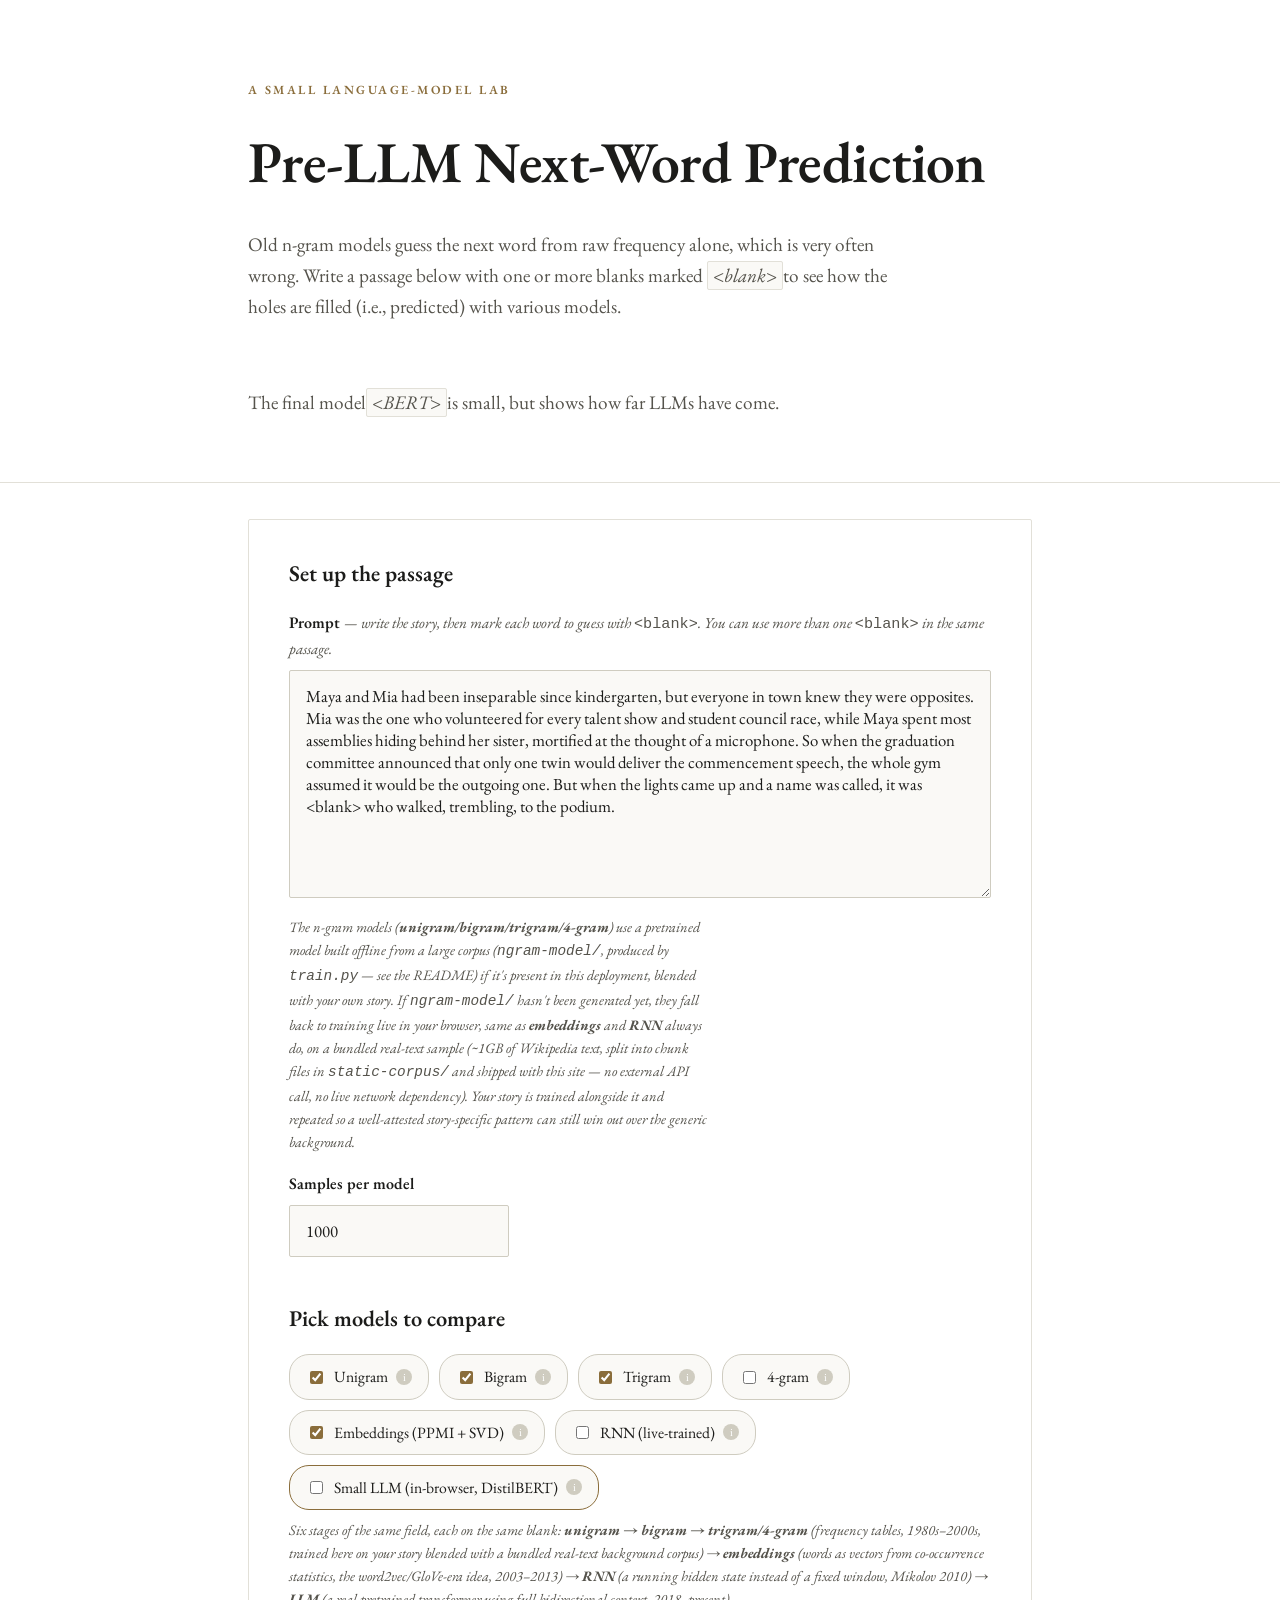
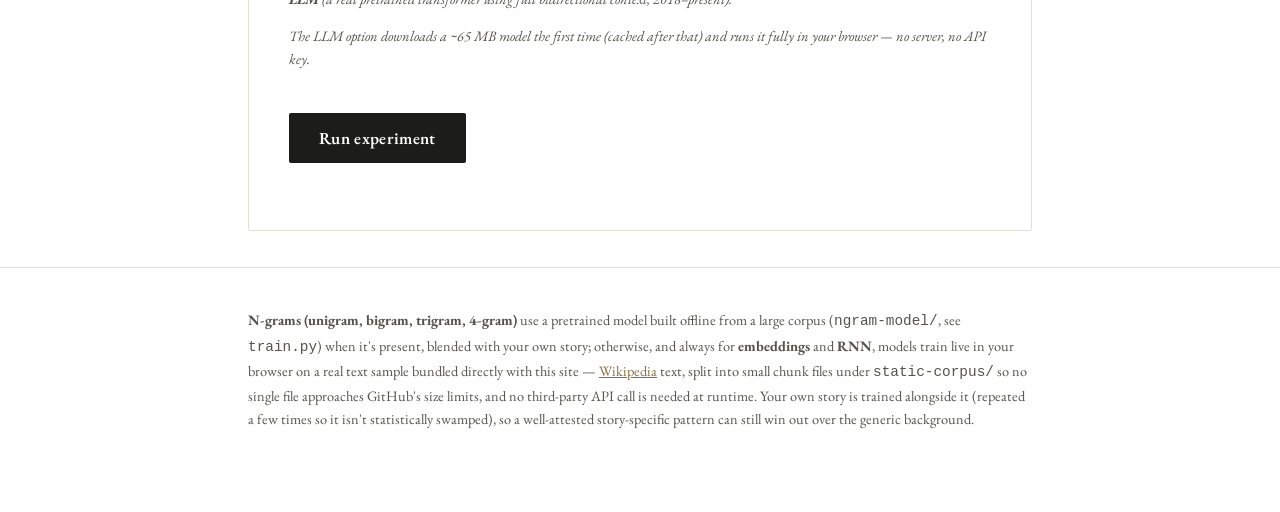
==== commit d4d14f87: "major version update" ====
--- a/index.html
+++ b/index.html
@@ -15,9 +15,10 @@
   <div class="wrap">
     <p class="eyebrow">a small language-model lab</p>
     <h1>Pre-LLM Next-Word Prediction</h1>
-    <p class="dek">Old n-gram models guess the next word from raw frequency alone. Write a passage below
-    with one or more blanks marked <code>&lt;blank&gt;</code>, and watch a thousand guesses come out of the
-    machine for each hole — then see how a real language model handles the same holes.</p>
+    <p class="dek">Old n-gram models guess the next word from raw frequency alone, which is very often wrong. Write a passage below
+    with one or more blanks marked <code>&lt;blank&gt;</code>to see how the holes are filled (i.e., predicted) with various models. </p>
+    <br/>
+    <p class="dek">The final model<code>&lt;BERT&gt;</code>is small, but shows how far LLMs have come.</p>
   </div>
 </header>
 
@@ -29,11 +30,14 @@
     <textarea id="prompt" rows="9">Maya and Mia had been inseparable since kindergarten, but everyone in town knew they were opposites. Mia was the one who volunteered for every talent show and student council race, while Maya spent most assemblies hiding behind her sister, mortified at the thought of a microphone. So when the graduation committee announced that only one twin would deliver the commencement speech, the whole gym assumed it would be the outgoing one. But when the lights came up and a name was called, it was <blank> who walked, trembling, to the podium.</textarea>
 
     <div class="field-group wide">
-    <p class="hint tiny">Every model below — <b>n-grams (unigram/bigram/trigram/4-gram), embeddings, and
-    RNN</b> — trains its background signal on a bundled real-text sample (~1GB of Wikipedia text, split
-    into chunk files in <code>static-corpus/</code> and shipped with this site — no external API call, no
-    live network dependency). Your story is trained alongside it and repeated so a well-attested
-    story-specific pattern can still win out over the generic background.</p>
+    <p class="hint tiny">The n-gram models (<b>unigram/bigram/trigram/4-gram</b>) use a pretrained model built
+    offline from a large corpus (<code>ngram-model/</code>, produced by <code>train.py</code> — see the
+    README) if it's present in this deployment, blended with your own story. If <code>ngram-model/</code>
+    hasn't been generated yet, they fall back to training live in your browser, same as
+    <b>embeddings</b> and <b>RNN</b> always do, on a bundled real-text sample (~1GB of Wikipedia text,
+    split into chunk files in <code>static-corpus/</code> and shipped with this site — no external API
+    call, no live network dependency). Your story is trained alongside it and repeated so a
+    well-attested story-specific pattern can still win out over the generic background.</p>
     </div>
 
     <div class="field-group">
@@ -89,8 +93,10 @@
 
 <footer class="site-foot">
   <div class="wrap">
-    <p>All six models — <b>unigram, bigram, trigram, 4-gram, embeddings,</b> and <b>RNN</b> — train their
-    background signal the same way: on a real text sample bundled directly with this site —
+    <p><b>N-grams (unigram, bigram, trigram, 4-gram)</b> use a pretrained model built offline from a
+    large corpus (<code>ngram-model/</code>, see <code>train.py</code>) when it's present, blended with
+    your own story; otherwise, and always for <b>embeddings</b> and <b>RNN</b>, models train live in your
+    browser on a real text sample bundled directly with this site —
     <a href="https://dumps.wikimedia.org/" target="_blank" rel="noopener">Wikipedia</a> text, split into
     small chunk files under <code>static-corpus/</code> so no single file approaches GitHub's size limits,
     and no third-party API call is needed at runtime. Your own story is trained alongside it (repeated
@@ -102,6 +108,7 @@
 <script src="corpus.js"></script>
 <script src="static-corpus.js"></script>
 <script src="ngram.js"></script>
+<script src="static-ngram-model.js"></script>
 <script src="embeddings.js"></script>
 <script src="rnn.js"></script>
 <script type="module" src="app.js"></script>
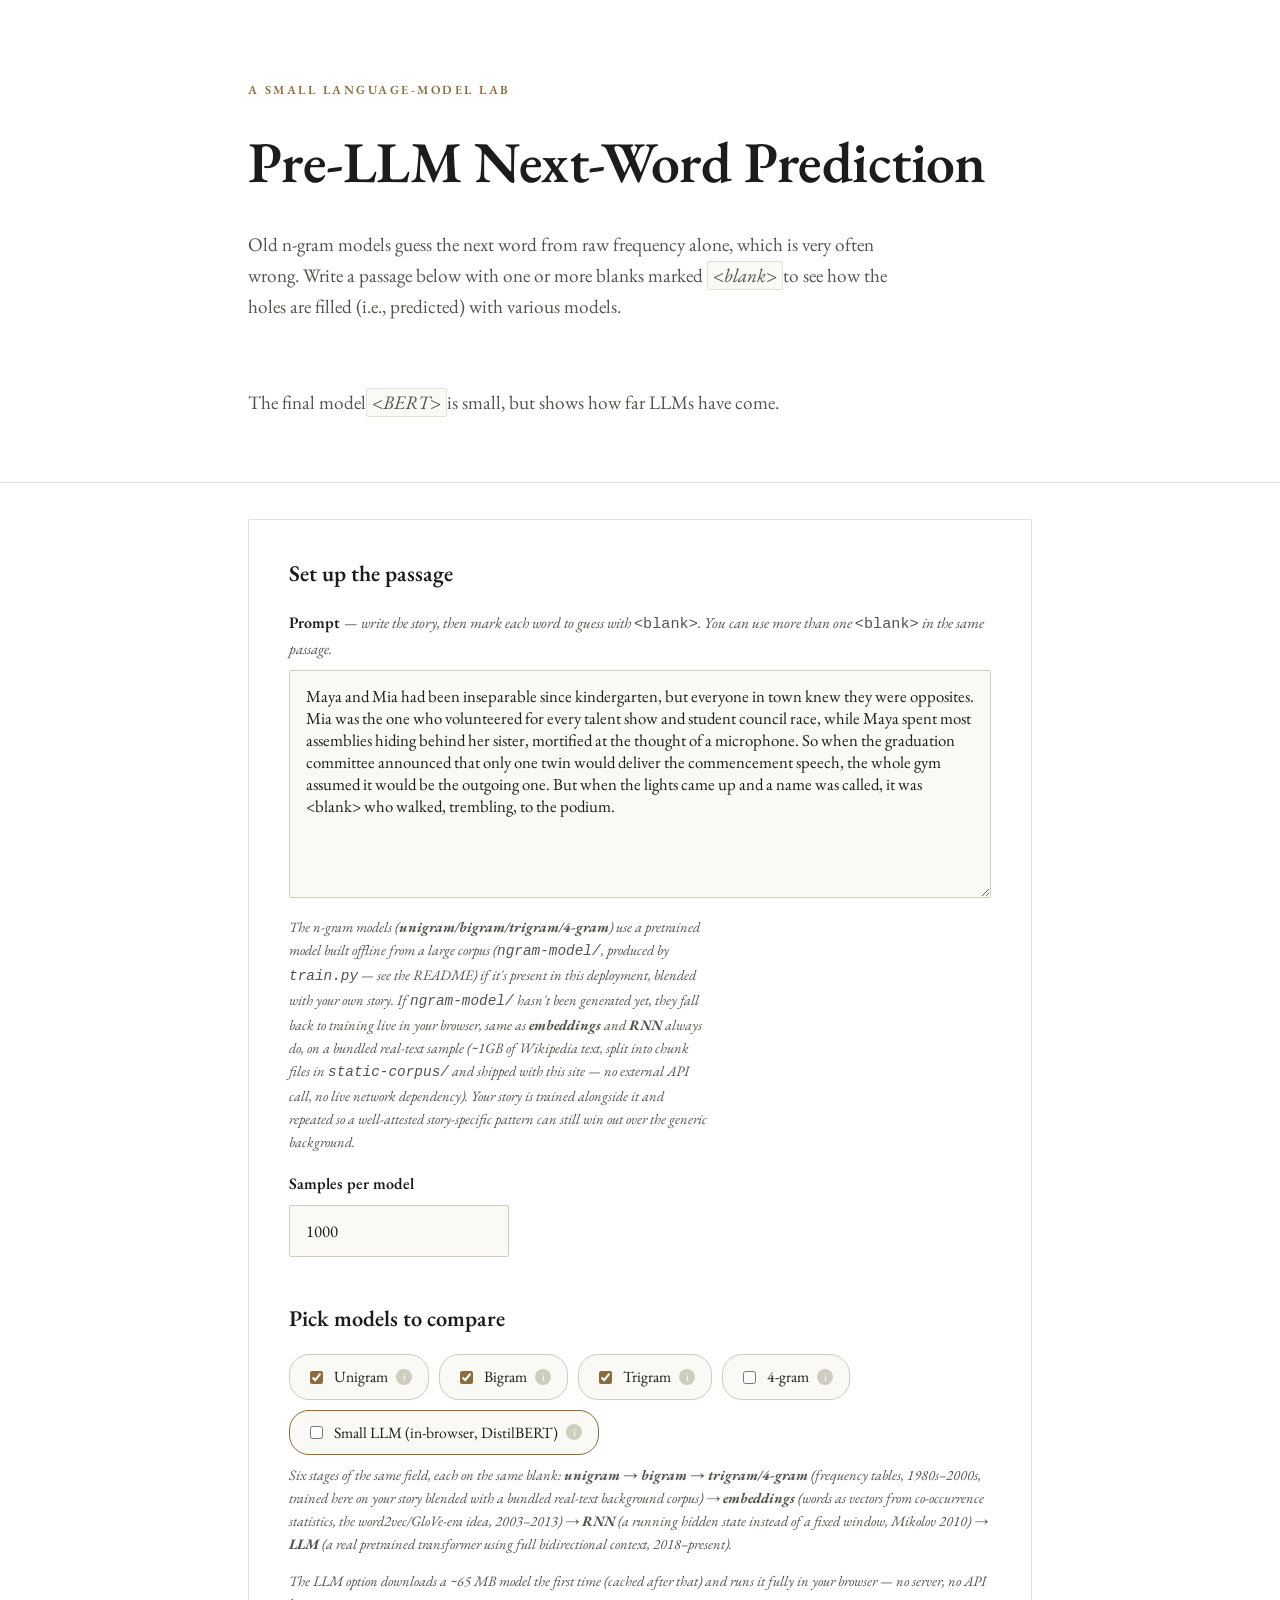
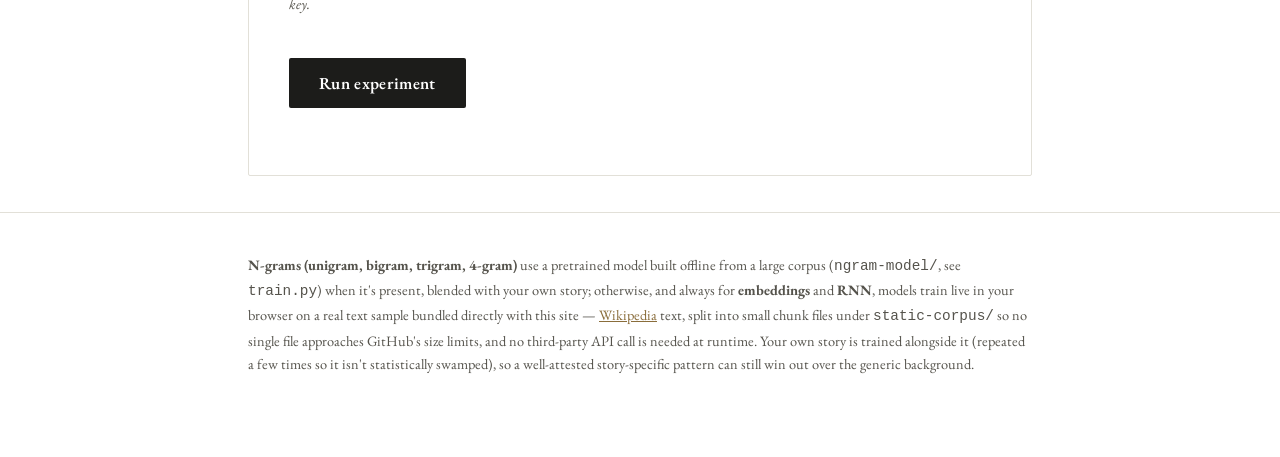
==== commit 08b46d8a: "bug hunting" ====
--- a/index.html
+++ b/index.html
@@ -63,14 +63,6 @@
         <input type="checkbox" value="fourgram"><span>4-gram</span>
         <span class="info-dot" tabindex="0" data-tip="Looks at the three words before the blank. Blends your story's own evidence with that exact 3-word context in the bundled background corpus; backs off toward shorter contexts (Kneser-Ney) if that exact run of words has never occurred.">i</span>
       </label>
-      <label class="chip">
-        <input type="checkbox" value="embeddings" checked><span>Embeddings (PPMI + SVD)</span>
-        <span class="info-dot" tabindex="0" data-tip="Turns each word into a vector based on which words tend to sit near it, then averages the vectors on both sides of the blank and finds the closest word to that average.">i</span>
-      </label>
-      <label class="chip">
-        <input type="checkbox" value="rnn"><span>RNN (live-trained)</span>
-        <span class="info-dot" tabindex="0" data-tip="A tiny recurrent network trained on the fly. It reads left-to-right, updating one running 'memory' vector word by word, instead of just counting fixed windows like the n-grams.">i</span>
-      </label>
       <label class="chip llm-chip">
         <input type="checkbox" value="llm" id="llm-toggle"><span>Small LLM (in-browser, DistilBERT)</span>
         <span class="info-dot" tabindex="0" data-tip="A real pretrained transformer. It reads the whole passage — both before and after the blank — at once using attention, instead of hand-built statistics.">i</span>
@@ -105,12 +97,7 @@
   </div>
 </footer>
 
-<script src="corpus.js"></script>
-<script src="static-corpus.js"></script>
-<script src="ngram.js"></script>
 <script src="static-ngram-model.js"></script>
-<script src="embeddings.js"></script>
-<script src="rnn.js"></script>
 <script type="module" src="app.js"></script>
 </body>
 </html>
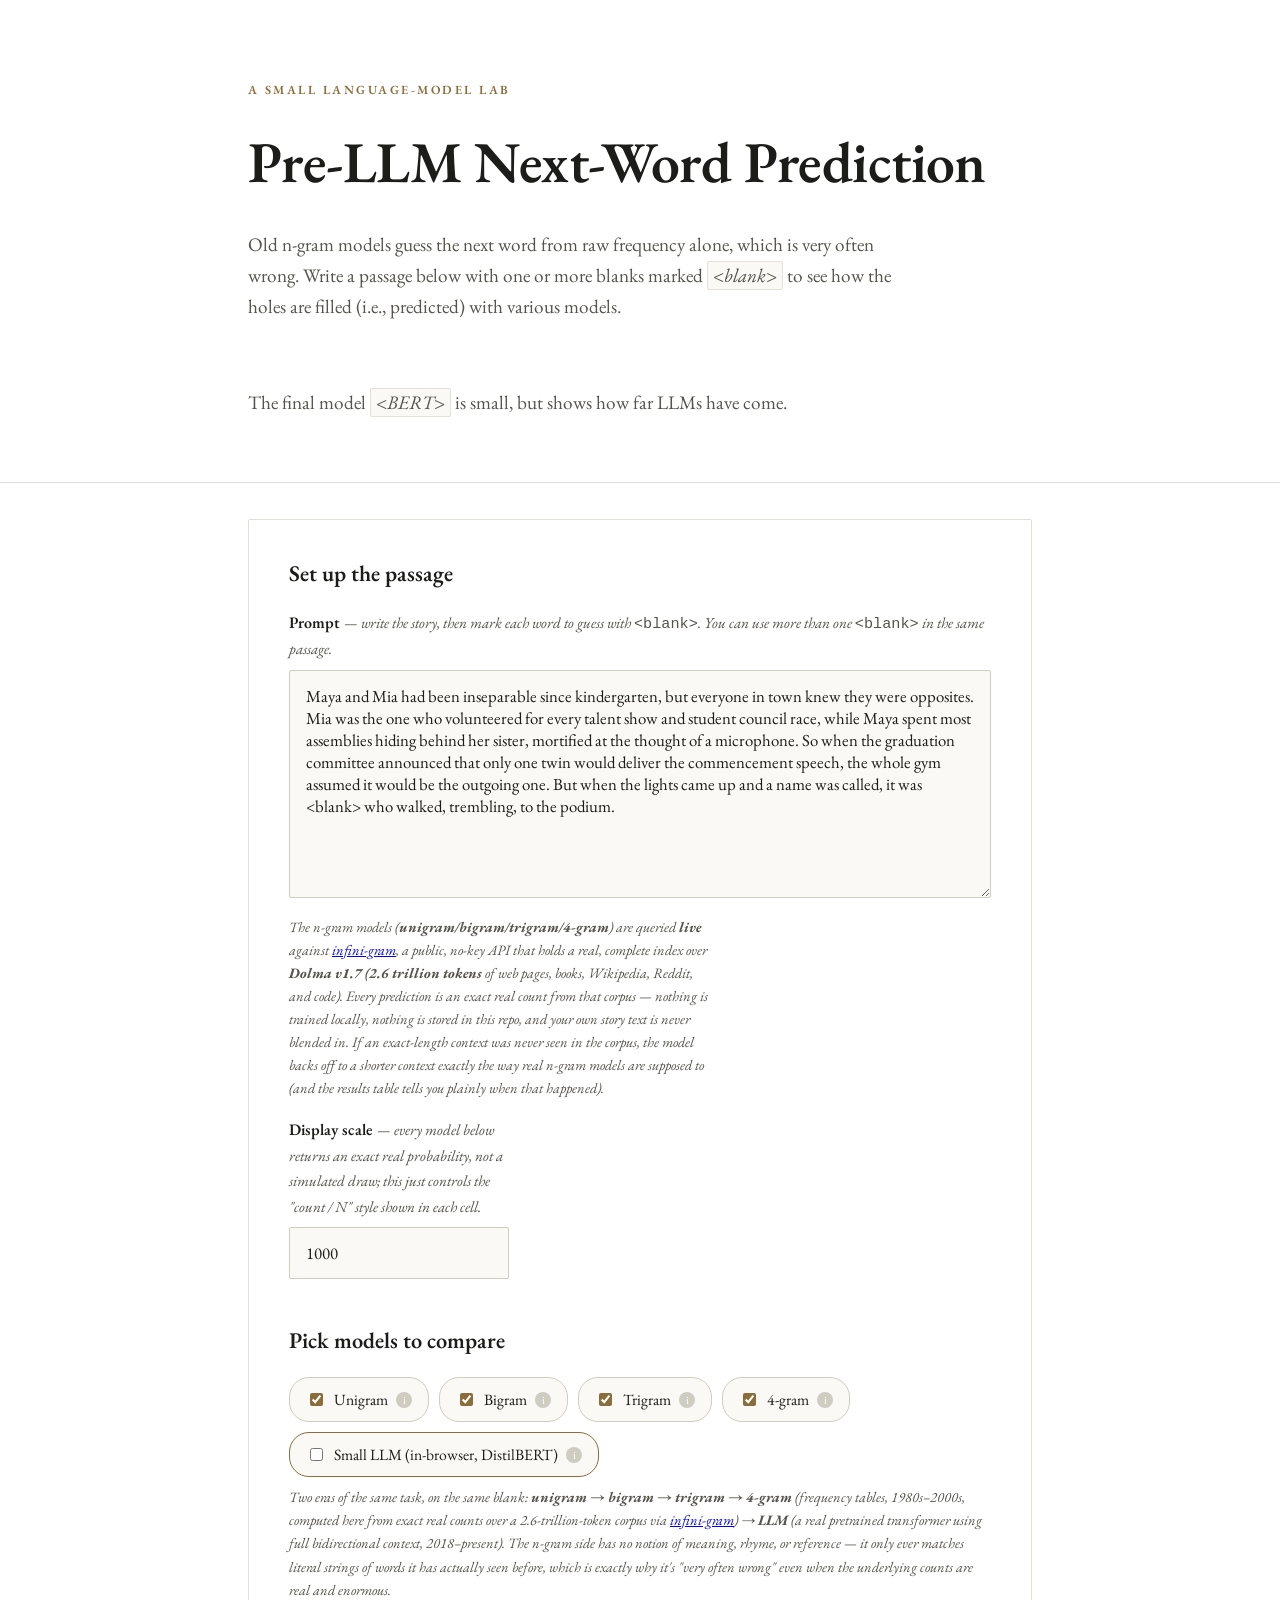
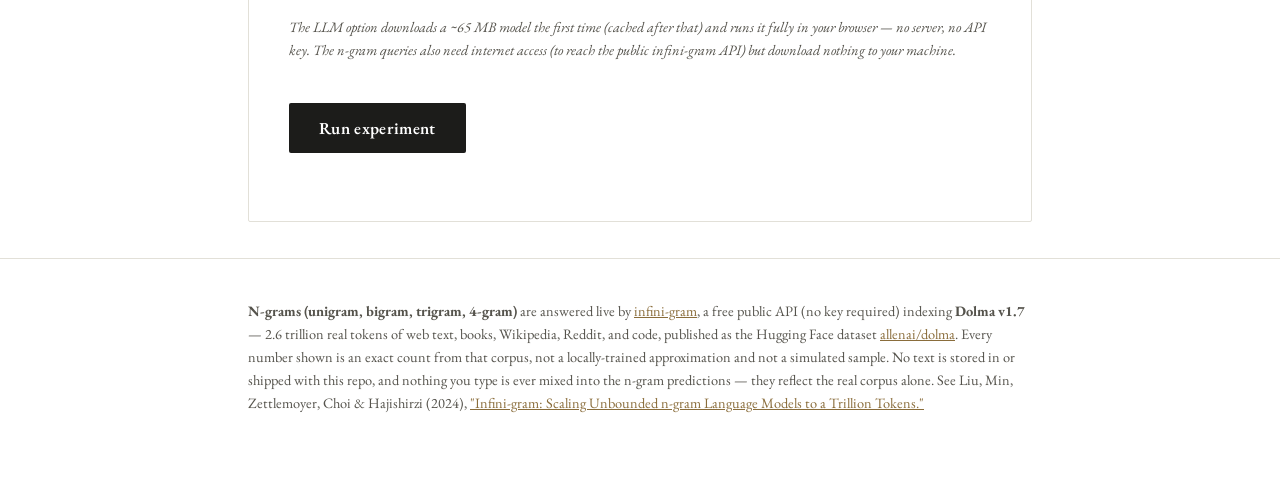
==== commit 0e3cf547: "bug hunting" ====
--- a/index.html
+++ b/index.html
@@ -16,9 +16,9 @@
     <p class="eyebrow">a small language-model lab</p>
     <h1>Pre-LLM Next-Word Prediction</h1>
     <p class="dek">Old n-gram models guess the next word from raw frequency alone, which is very often wrong. Write a passage below
-    with one or more blanks marked <code>&lt;blank&gt;</code>to see how the holes are filled (i.e., predicted) with various models. </p>
+    with one or more blanks marked <code>&lt;blank&gt;</code> to see how the holes are filled (i.e., predicted) with various models.</p>
     <br/>
-    <p class="dek">The final model<code>&lt;BERT&gt;</code>is small, but shows how far LLMs have come.</p>
+    <p class="dek">The final model <code>&lt;BERT&gt;</code> is small, but shows how far LLMs have come.</p>
   </div>
 </header>
 
@@ -30,18 +30,17 @@
     <textarea id="prompt" rows="9">Maya and Mia had been inseparable since kindergarten, but everyone in town knew they were opposites. Mia was the one who volunteered for every talent show and student council race, while Maya spent most assemblies hiding behind her sister, mortified at the thought of a microphone. So when the graduation committee announced that only one twin would deliver the commencement speech, the whole gym assumed it would be the outgoing one. But when the lights came up and a name was called, it was <blank> who walked, trembling, to the podium.</textarea>
 
     <div class="field-group wide">
-    <p class="hint tiny">The n-gram models (<b>unigram/bigram/trigram/4-gram</b>) use a pretrained model built
-    offline from a large corpus (<code>ngram-model/</code>, produced by <code>train.py</code> — see the
-    README) if it's present in this deployment, blended with your own story. If <code>ngram-model/</code>
-    hasn't been generated yet, they fall back to training live in your browser, same as
-    <b>embeddings</b> and <b>RNN</b> always do, on a bundled real-text sample (~1GB of Wikipedia text,
-    split into chunk files in <code>static-corpus/</code> and shipped with this site — no external API
-    call, no live network dependency). Your story is trained alongside it and repeated so a
-    well-attested story-specific pattern can still win out over the generic background.</p>
+    <p class="hint tiny">The n-gram models (<b>unigram/bigram/trigram/4-gram</b>) are queried <b>live</b> against
+    <a href="https://infini-gram.io/" target="_blank" rel="noopener">infini-gram</a>, a public, no-key API that holds a
+    real, complete index over <b>Dolma v1.7 (2.6 trillion tokens</b> of web pages, books, Wikipedia, Reddit, and code).
+    Every prediction is an exact real count from that corpus — nothing is trained locally, nothing is stored in this
+    repo, and your own story text is never blended in. If an exact-length context was never seen in the corpus, the
+    model backs off to a shorter context exactly the way real n-gram models are supposed to (and the results table
+    tells you plainly when that happened).</p>
     </div>
 
     <div class="field-group">
-      <label class="field-label" for="runs">Samples per model</label>
+      <label class="field-label" for="runs">Display scale <span class="hint">— every model below returns an exact real probability, not a simulated draw; this just controls the "count / N" style shown in each cell.</span></label>
       <input type="number" id="runs" value="1000" min="10" max="5000" step="10">
     </div>
 
@@ -49,31 +48,32 @@
     <div class="model-picker" id="model-picker">
       <label class="chip">
         <input type="checkbox" value="unigram" checked><span>Unigram</span>
-        <span class="info-dot" tabindex="0" data-tip="Guesses from raw word frequency — no context. Blends your story's own word counts with frequency from the bundled real-text background corpus.">i</span>
+        <span class="info-dot" tabindex="0" data-tip="No context at all — the real overall word-frequency distribution across all 2.6T tokens of Dolma, queried live via infini-gram.">i</span>
       </label>
       <label class="chip">
         <input type="checkbox" value="bigram" checked><span>Bigram</span>
-        <span class="info-dot" tabindex="0" data-tip="Looks at the single word right before the blank. Blends whatever your story itself has shown following that word with the same 1-word context in the bundled background corpus.">i</span>
+        <span class="info-dot" tabindex="0" data-tip="Conditions on the single real word right before the blank. Queried live — exact counts of what actually follows that word across the whole corpus, not an estimate.">i</span>
       </label>
       <label class="chip">
         <input type="checkbox" value="trigram" checked><span>Trigram</span>
-        <span class="info-dot" tabindex="0" data-tip="Looks at the two words before the blank. Blends your story's own evidence with that exact 2-word context in the bundled background corpus — sharper than bigram when that pair is real, common English.">i</span>
+        <span class="info-dot" tabindex="0" data-tip="Conditions on the two real words before the blank. If that exact 2-word string was never seen in the corpus, backs off to bigram — this is shown in the result, not hidden.">i</span>
       </label>
       <label class="chip">
-        <input type="checkbox" value="fourgram"><span>4-gram</span>
-        <span class="info-dot" tabindex="0" data-tip="Looks at the three words before the blank. Blends your story's own evidence with that exact 3-word context in the bundled background corpus; backs off toward shorter contexts (Kneser-Ney) if that exact run of words has never occurred.">i</span>
+        <input type="checkbox" value="fourgram" checked><span>4-gram</span>
+        <span class="info-dot" tabindex="0" data-tip="Conditions on the three real words before the blank — the most specific n-gram model here. Backs off toward trigram/bigram/unigram if that exact 3-word run was never seen, same real Kneser-Ney-style idea, computed live from actual corpus counts.">i</span>
       </label>
       <label class="chip llm-chip">
         <input type="checkbox" value="llm" id="llm-toggle"><span>Small LLM (in-browser, DistilBERT)</span>
         <span class="info-dot" tabindex="0" data-tip="A real pretrained transformer. It reads the whole passage — both before and after the blank — at once using attention, instead of hand-built statistics.">i</span>
       </label>
     </div>
-    <p class="hint tiny">Six stages of the same field, each on the same blank: <b>unigram → bigram → trigram/4-gram</b> (frequency tables,
-    1980s–2000s, trained here on your story blended with a bundled real-text background corpus) → <b>embeddings</b> (words as
-    vectors from co-occurrence statistics, the word2vec/GloVe-era idea, 2003–2013) →
-    <b>RNN</b> (a running hidden state instead of a fixed window, Mikolov 2010) → <b>LLM</b> (a real pretrained transformer using
-    full bidirectional context, 2018–present).</p>
-    <p class="hint tiny" id="llm-note">The LLM option downloads a ~65&nbsp;MB model the first time (cached after that) and runs it fully in your browser — no server, no API key.</p>
+    <p class="hint tiny">Two eras of the same task, on the same blank: <b>unigram → bigram → trigram → 4-gram</b> (frequency
+    tables, 1980s–2000s, computed here from exact real counts over a 2.6-trillion-token corpus via
+    <a href="https://infini-gram.io/" target="_blank" rel="noopener">infini-gram</a>) → <b>LLM</b> (a real pretrained
+    transformer using full bidirectional context, 2018–present). The n-gram side has no notion of meaning, rhyme, or
+    reference — it only ever matches literal strings of words it has actually seen before, which is exactly why it's
+    "very often wrong" even when the underlying counts are real and enormous.</p>
+    <p class="hint tiny" id="llm-note">The LLM option downloads a ~65&nbsp;MB model the first time (cached after that) and runs it fully in your browser — no server, no API key. The n-gram queries also need internet access (to reach the public infini-gram API) but download nothing to your machine.</p>
 
     <button id="run-btn" class="run-btn">Run experiment</button>
     <p class="status" id="status" aria-live="polite"></p>
@@ -85,19 +85,19 @@
 
 <footer class="site-foot">
   <div class="wrap">
-    <p><b>N-grams (unigram, bigram, trigram, 4-gram)</b> use a pretrained model built offline from a
-    large corpus (<code>ngram-model/</code>, see <code>train.py</code>) when it's present, blended with
-    your own story; otherwise, and always for <b>embeddings</b> and <b>RNN</b>, models train live in your
-    browser on a real text sample bundled directly with this site —
-    <a href="https://dumps.wikimedia.org/" target="_blank" rel="noopener">Wikipedia</a> text, split into
-    small chunk files under <code>static-corpus/</code> so no single file approaches GitHub's size limits,
-    and no third-party API call is needed at runtime. Your own story is trained alongside it (repeated
-    a few times so it isn't statistically swamped), so a well-attested story-specific pattern can still
-    win out over the generic background.</p>
+    <p><b>N-grams (unigram, bigram, trigram, 4-gram)</b> are answered live by
+    <a href="https://infini-gram.io/" target="_blank" rel="noopener">infini-gram</a>, a free public API (no key
+    required) indexing <b>Dolma v1.7</b> — 2.6 trillion real tokens of web text, books, Wikipedia, Reddit, and code,
+    published as the Hugging Face dataset
+    <a href="https://huggingface.co/datasets/allenai/dolma" target="_blank" rel="noopener">allenai/dolma</a>. Every
+    number shown is an exact count from that corpus, not a locally-trained approximation and not a simulated sample.
+    No text is stored in or shipped with this repo, and nothing you type is ever mixed into the n-gram predictions —
+    they reflect the real corpus alone. See Liu, Min, Zettlemoyer, Choi &amp; Hajishirzi (2024),
+    <a href="https://arxiv.org/abs/2401.17377" target="_blank" rel="noopener">"Infini-gram: Scaling Unbounded n-gram Language Models to a Trillion Tokens."</a></p>
   </div>
 </footer>
 
-<script src="static-ngram-model.js"></script>
+<script src="infinigram.js"></script>
 <script type="module" src="app.js"></script>
 </body>
 </html>
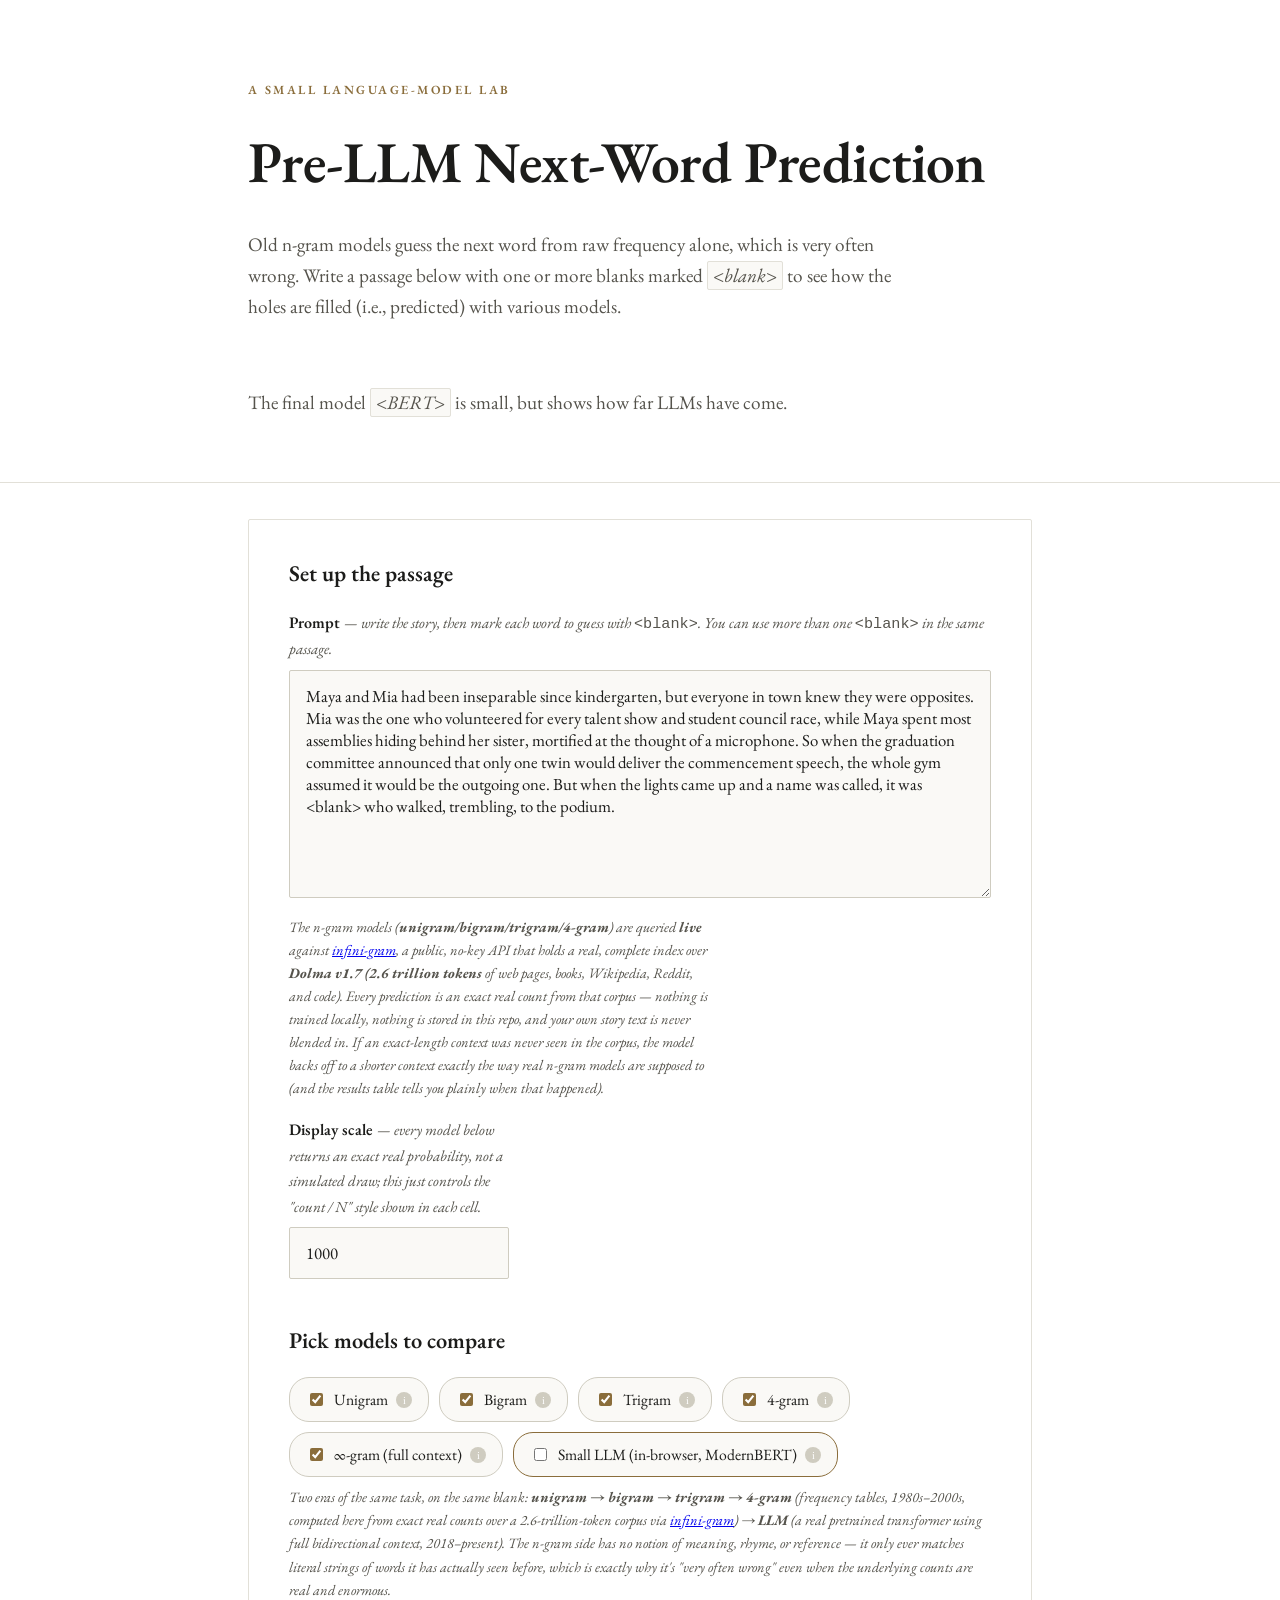
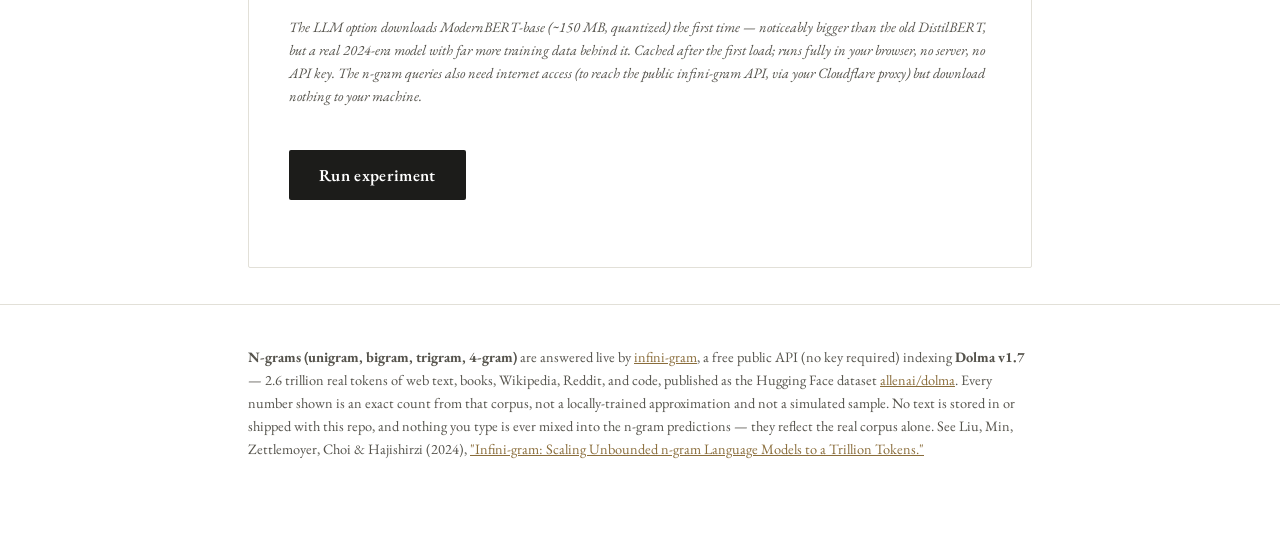
==== commit 77725ef2: "test" ====
--- a/index.html
+++ b/index.html
@@ -62,8 +62,12 @@
         <input type="checkbox" value="fourgram" checked><span>4-gram</span>
         <span class="info-dot" tabindex="0" data-tip="Conditions on the three real words before the blank — the most specific n-gram model here. Backs off toward trigram/bigram/unigram if that exact 3-word run was never seen, same real Kneser-Ney-style idea, computed live from actual corpus counts.">i</span>
       </label>
+      <label class="chip">
+        <input type="checkbox" value="infinigram" checked><span>∞-gram (full context)</span>
+        <span class="info-dot" tabindex="0" data-tip="Uses EVERY real word before the blank in the current sentence, not capped at 3 — this is what 'infini-gram' actually means. Usually the sharpest of the n-gram rows, since it has the most context to match against.">i</span>
+      </label>
       <label class="chip llm-chip">
-        <input type="checkbox" value="llm" id="llm-toggle"><span>Small LLM (in-browser, DistilBERT)</span>
+        <input type="checkbox" value="llm" id="llm-toggle"><span>Small LLM (in-browser, ModernBERT)</span>
         <span class="info-dot" tabindex="0" data-tip="A real pretrained transformer. It reads the whole passage — both before and after the blank — at once using attention, instead of hand-built statistics.">i</span>
       </label>
     </div>
@@ -73,7 +77,7 @@
     transformer using full bidirectional context, 2018–present). The n-gram side has no notion of meaning, rhyme, or
     reference — it only ever matches literal strings of words it has actually seen before, which is exactly why it's
     "very often wrong" even when the underlying counts are real and enormous.</p>
-    <p class="hint tiny" id="llm-note">The LLM option downloads a ~65&nbsp;MB model the first time (cached after that) and runs it fully in your browser — no server, no API key. The n-gram queries also need internet access (to reach the public infini-gram API) but download nothing to your machine.</p>
+    <p class="hint tiny" id="llm-note">The LLM option downloads ModernBERT-base (~150&nbsp;MB, quantized) the first time — noticeably bigger than the old DistilBERT, but a real 2024-era model with far more training data behind it. Cached after the first load; runs fully in your browser, no server, no API key. The n-gram queries also need internet access (to reach the public infini-gram API, via your Cloudflare proxy) but download nothing to your machine.</p>
 
     <button id="run-btn" class="run-btn">Run experiment</button>
     <p class="status" id="status" aria-live="polite"></p>
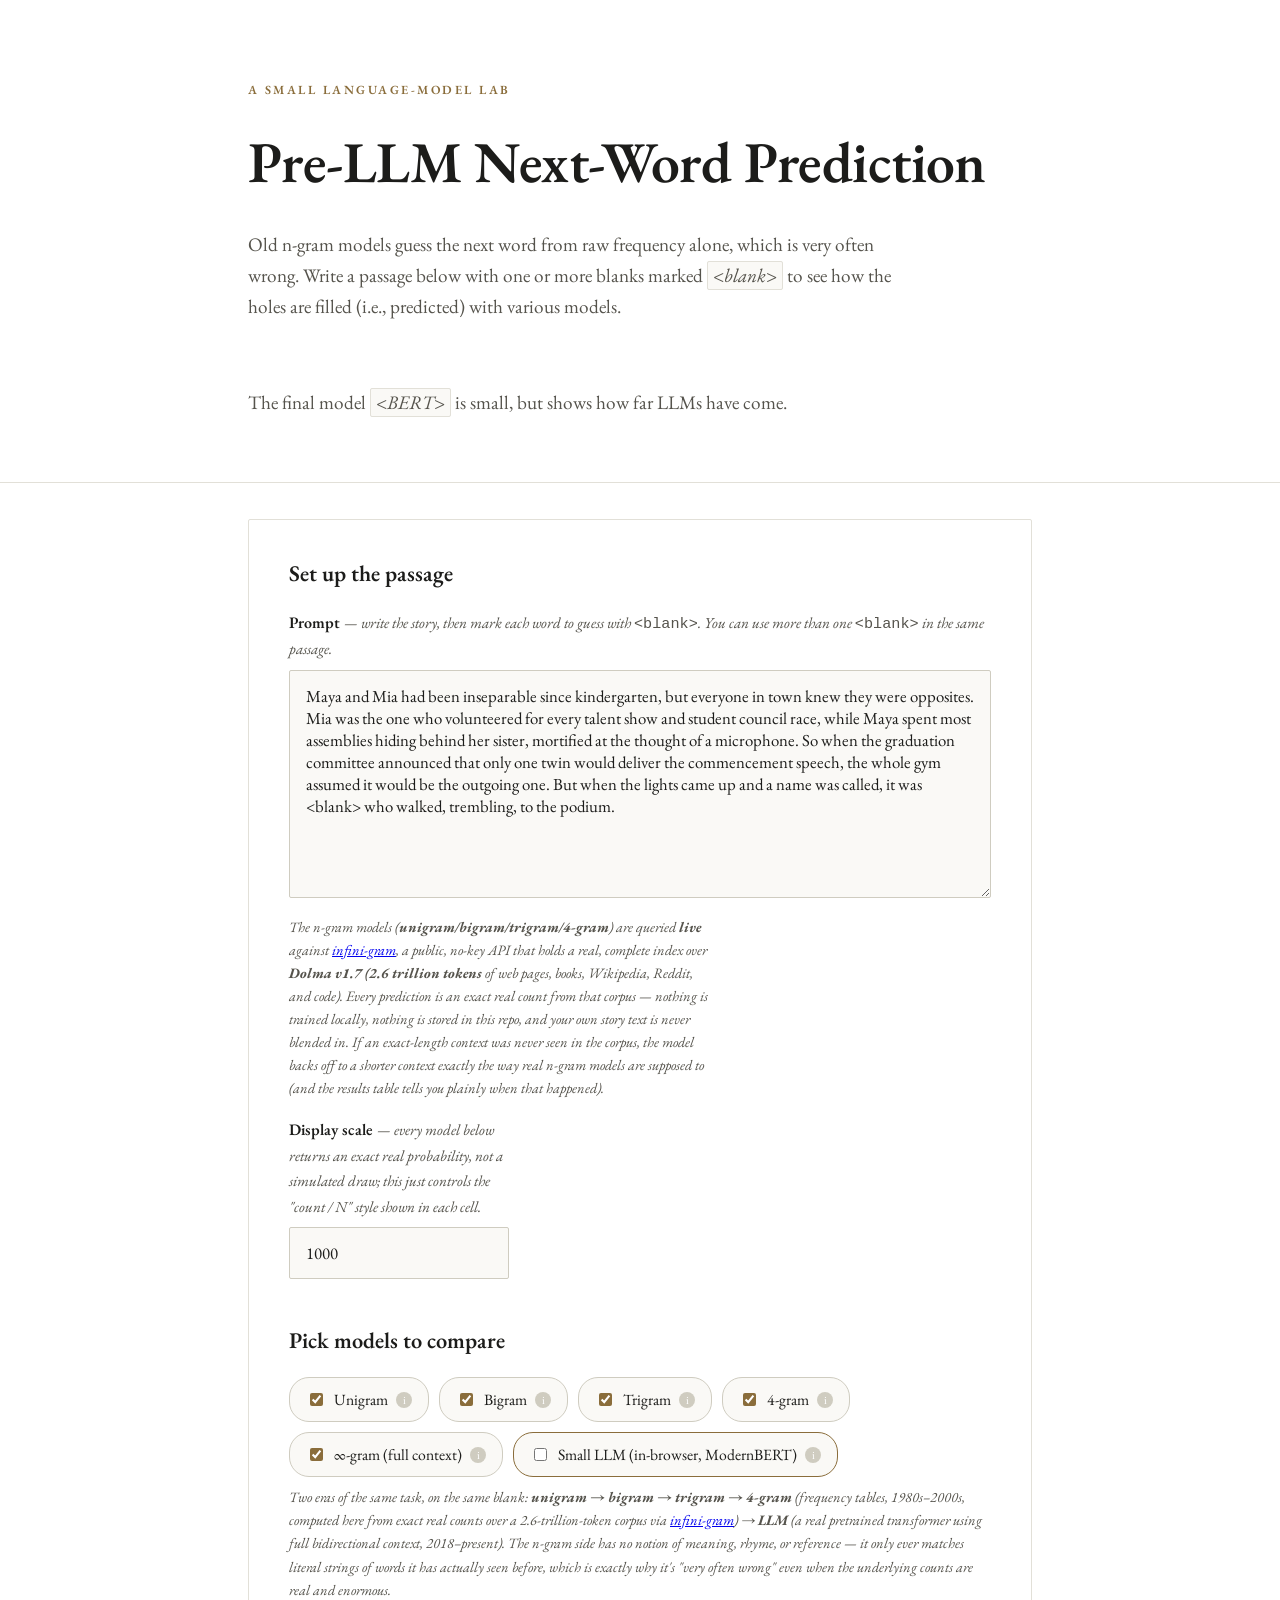
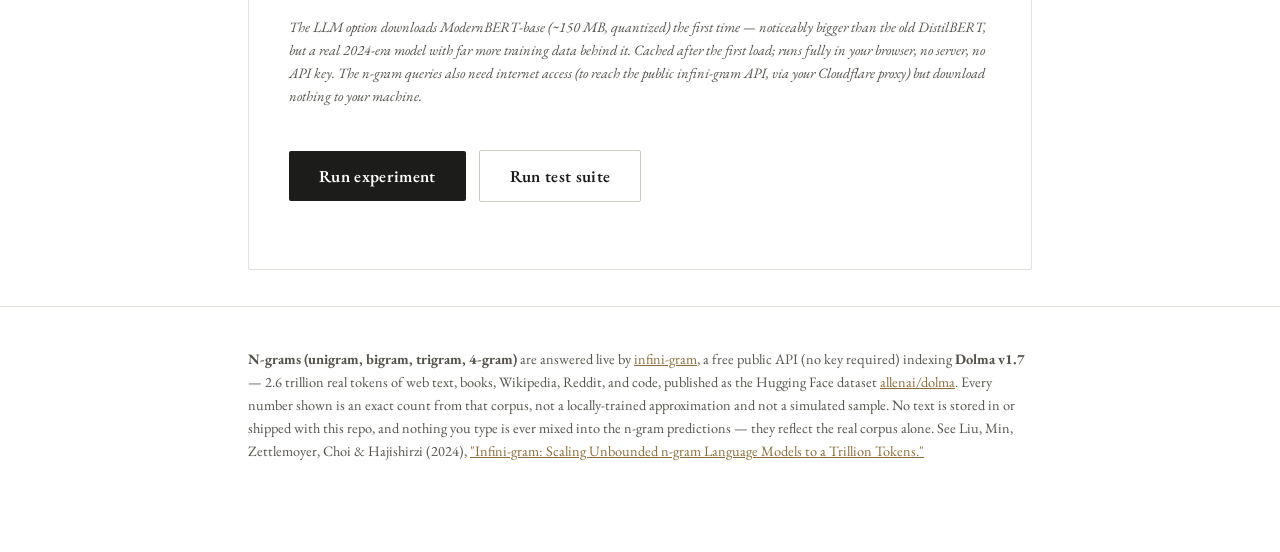
==== commit ff6229d0: "test" ====
--- a/index.html
+++ b/index.html
@@ -80,10 +80,12 @@
     <p class="hint tiny" id="llm-note">The LLM option downloads ModernBERT-base (~150&nbsp;MB, quantized) the first time — noticeably bigger than the old DistilBERT, but a real 2024-era model with far more training data behind it. Cached after the first load; runs fully in your browser, no server, no API key. The n-gram queries also need internet access (to reach the public infini-gram API, via your Cloudflare proxy) but download nothing to your machine.</p>
 
     <button id="run-btn" class="run-btn">Run experiment</button>
+    <button id="test-suite-btn" class="run-btn test-suite-btn" type="button">Run test suite</button>
     <p class="status" id="status" aria-live="polite"></p>
   </section>
 
   <section id="results"></section>
+  <section id="test-results"></section>
 
 </main>
 
--- a/style.css
+++ b/style.css
@@ -209,4 +209,23 @@
 @media (max-width:640px){
   .row.two{grid-template-columns:1fr;}
   .panel{padding:26px;}
-}+}
+
+.test-suite-btn{
+  background:var(--paper);color:var(--ink);border:1px solid var(--line-2);
+  margin-left:10px;
+}
+.test-suite-btn:hover{background:var(--wash);border-color:var(--accent);}
+
+table.test-suite-table td.test-cell{font-size:.88rem;line-height:1.5;}
+.test-line{display:block;}
+.test-cell-pending{color:var(--ink-soft);font-style:italic;}
+.test-cell-ok{background:#f4f8f2;}
+.test-cell-warn{background:#fbf3e3;color:#7a5b16;}
+.test-cell-error{background:#fbeceb;color:#8a4b3b;}
+
+.test-legend{font-size:.88rem;color:var(--ink-soft);margin:0 0 14px;font-style:italic;}
+.test-legend .swatch{display:inline-block;width:10px;height:10px;border-radius:2px;margin:0 4px 0 12px;vertical-align:middle;}
+.test-legend .swatch.ok{background:#f4f8f2;border:1px solid #cfe0c6;}
+.test-legend .swatch.warn{background:#fbf3e3;border:1px solid #e6c98a;}
+.test-legend .swatch.error{background:#fbeceb;border:1px solid #e0a99f;}
